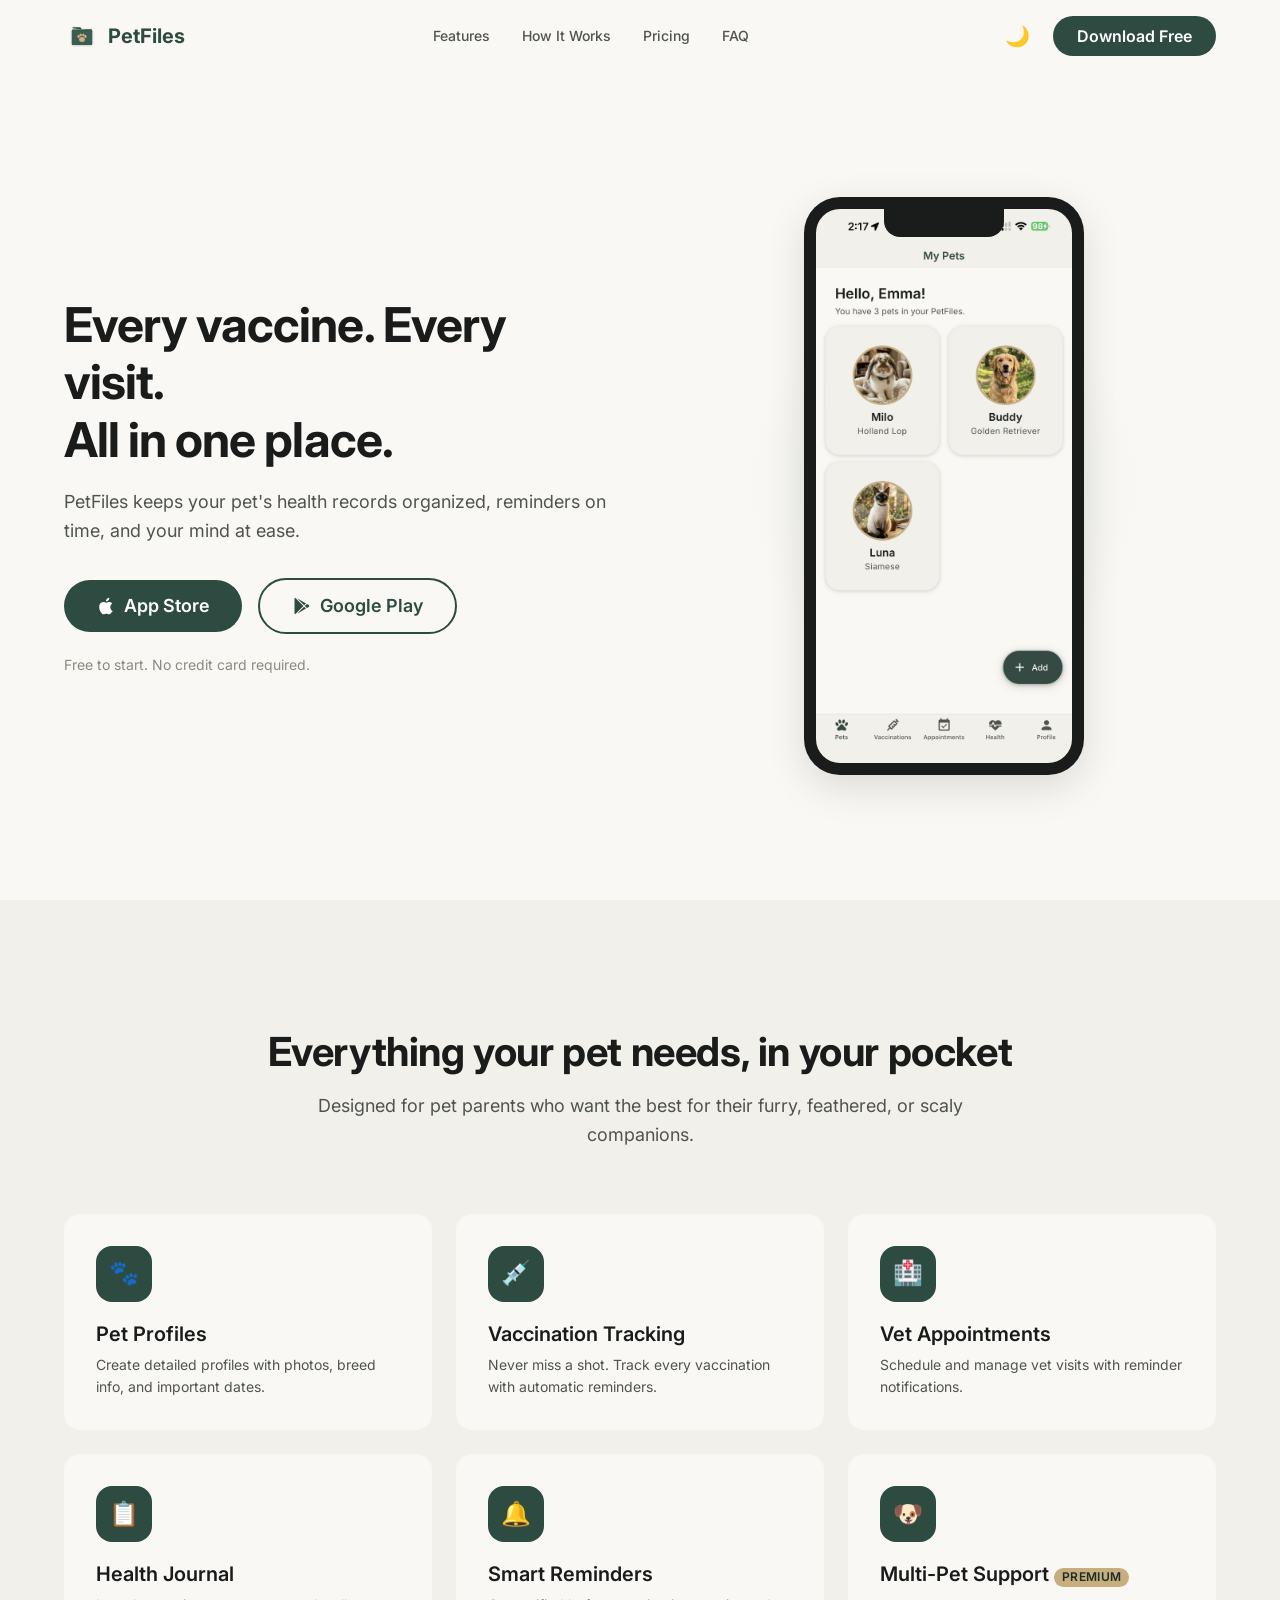
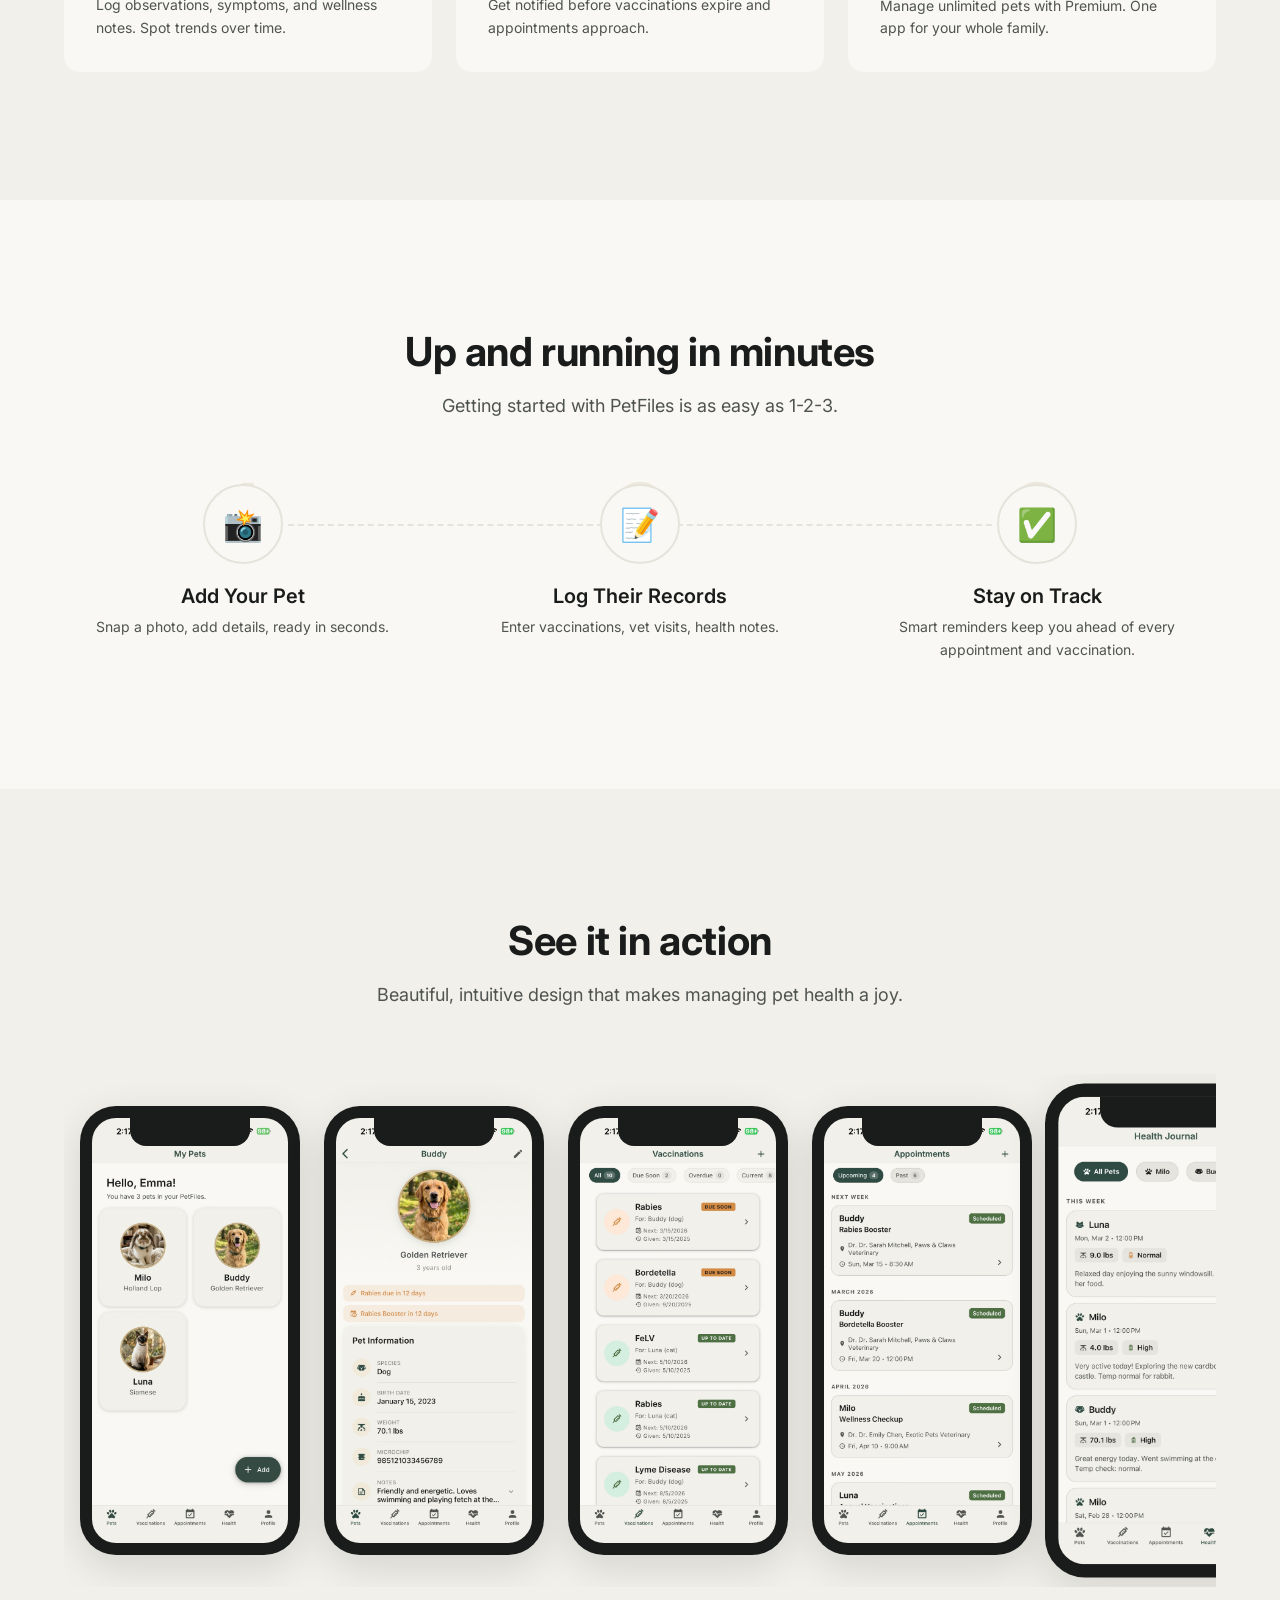
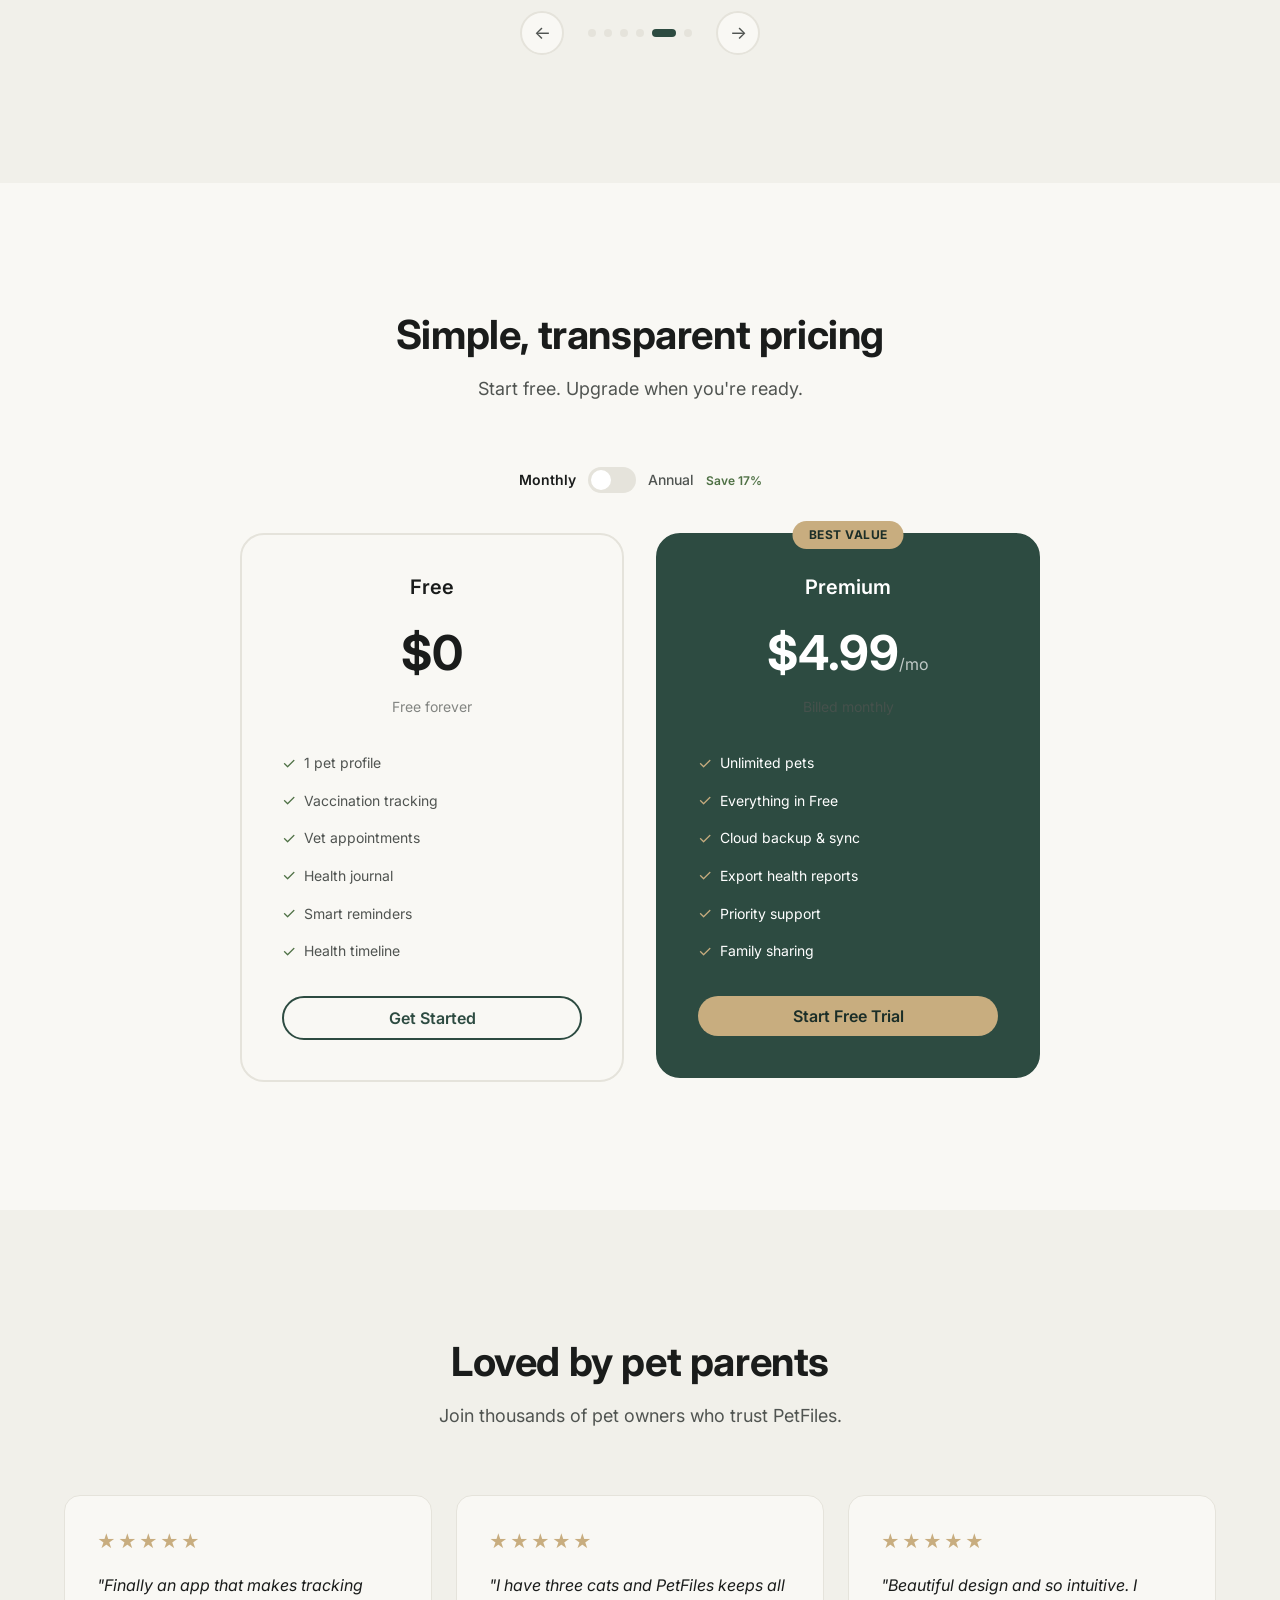
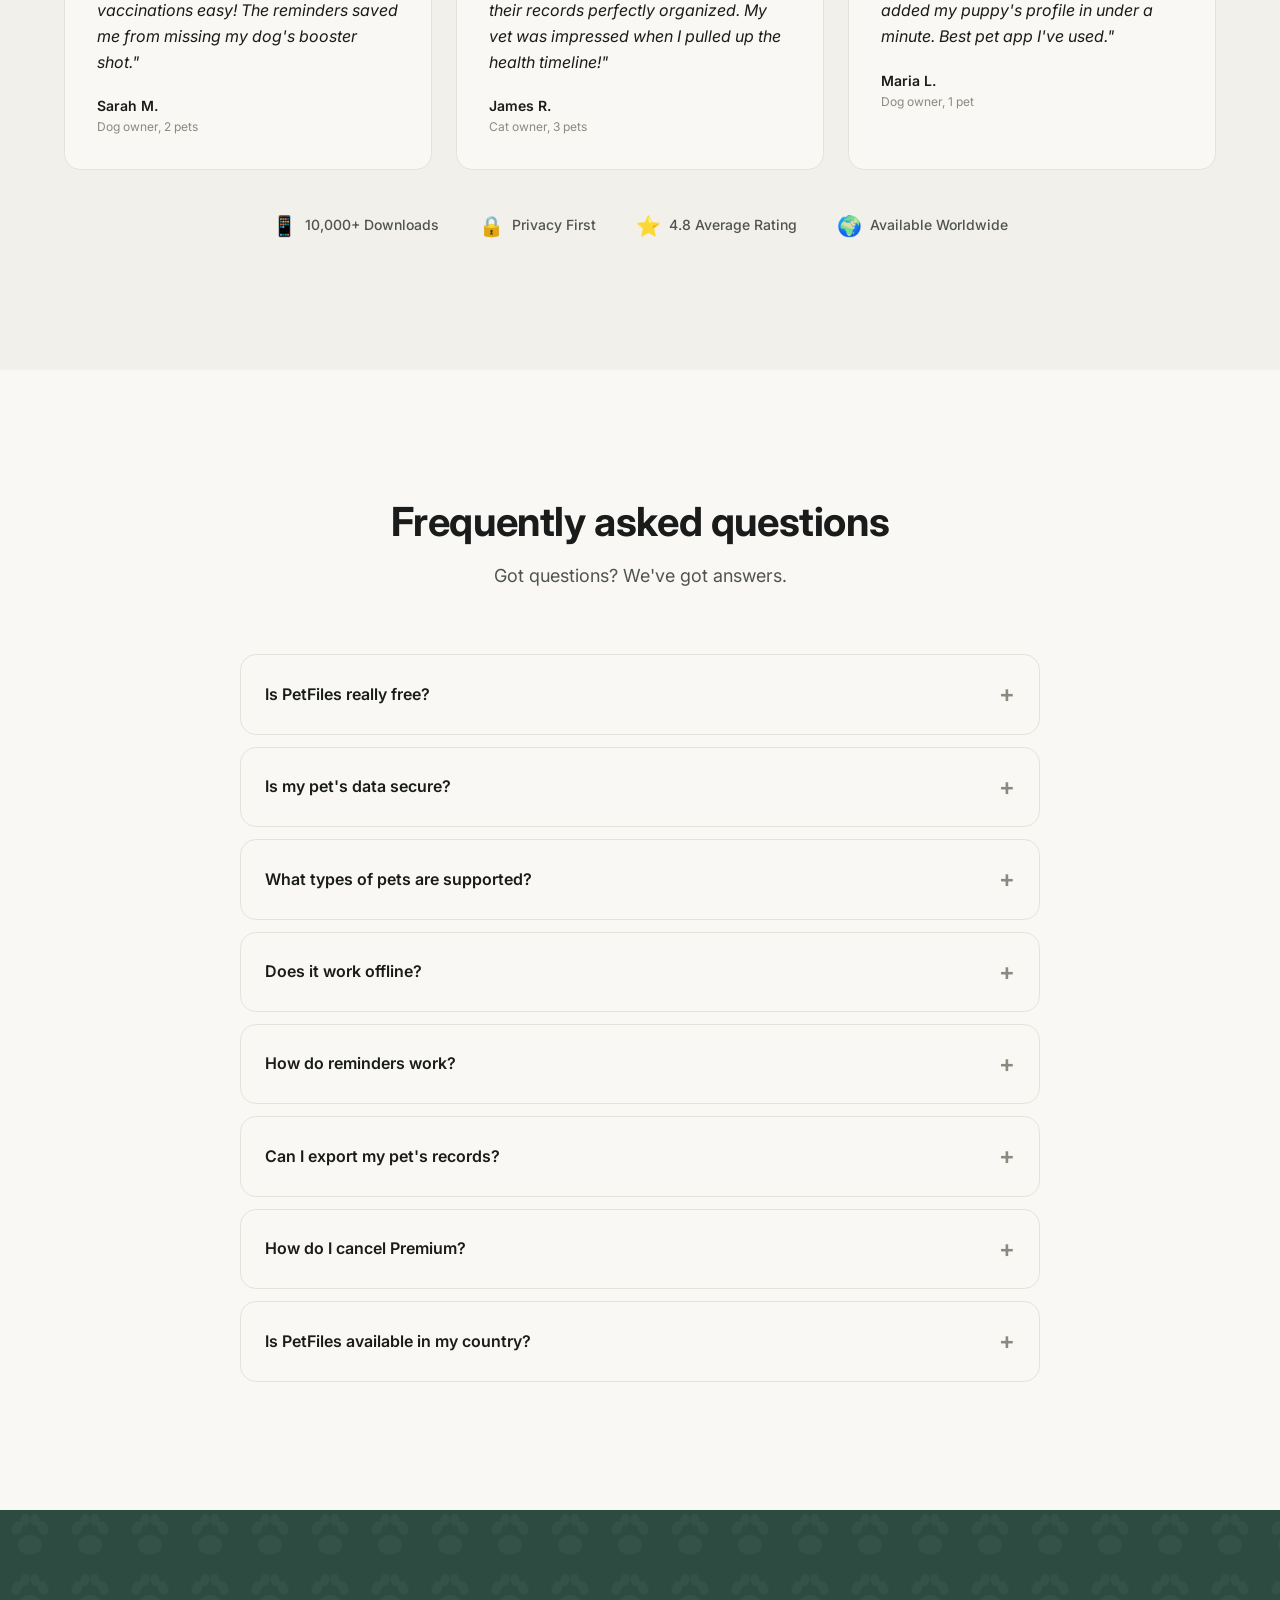
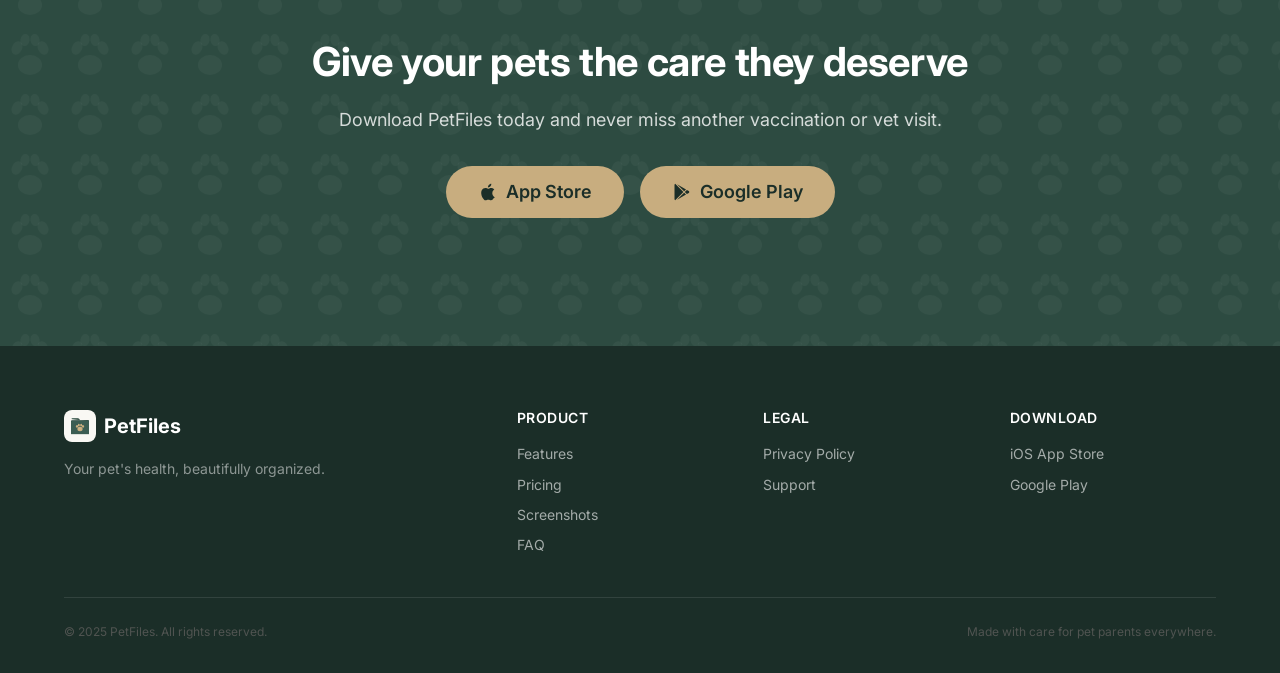
==== index.html @ 5b852ba1 "feat: implement full marketing website (landing, privacy, support) Complete vanilla HTML/CSS/JS mark" ====
<!DOCTYPE html>
<html lang="en">
<head>
  <meta charset="UTF-8">
  <meta name="viewport" content="width=device-width, initial-scale=1.0">
  <title>PetFiles — Pet Health Tracker &amp; Vaccination Reminders</title>
  <meta name="description" content="Track your pet's vaccinations, vet appointments, and health records in one beautiful app. Free for iOS and Android.">
  <meta name="keywords" content="pet health tracker, vaccination reminder app, pet medical records, dog vaccination tracker, cat health app">
  <link rel="canonical" href="https://petfiles.app/">

  <!-- Open Graph -->
  <meta property="og:type" content="website">
  <meta property="og:title" content="PetFiles — Pet Health Tracker & Vaccination Reminders">
  <meta property="og:description" content="Track your pet's vaccinations, vet appointments, and health records in one beautiful app. Free for iOS and Android.">
  <meta property="og:url" content="https://petfiles.app/">
  <meta property="og:image" content="https://petfiles.app/assets/images/og-image.png">

  <!-- Twitter Card -->
  <meta name="twitter:card" content="summary_large_image">
  <meta name="twitter:title" content="PetFiles — Pet Health Tracker & Vaccination Reminders">
  <meta name="twitter:description" content="Track your pet's vaccinations, vet appointments, and health records in one beautiful app.">
  <meta name="twitter:image" content="https://petfiles.app/assets/images/og-image.png">

  <!-- Favicon -->
  <link rel="icon" type="image/png" href="assets/icons/favicon.png">

  <!-- Fonts -->
  <link rel="preconnect" href="https://fonts.googleapis.com">
  <link rel="preconnect" href="https://fonts.gstatic.com" crossorigin>
  <link href="https://fonts.googleapis.com/css2?family=Inter:wght@400;500;600;700&display=swap" rel="stylesheet">

  <!-- Styles -->
  <link rel="stylesheet" href="css/variables.css">
  <link rel="stylesheet" href="css/base.css">
  <link rel="stylesheet" href="css/components.css">
  <link rel="stylesheet" href="css/sections.css">
  <link rel="stylesheet" href="css/animations.css">

  <!-- Structured Data: SoftwareApplication -->
  <script type="application/ld+json">
  {
    "@context": "https://schema.org",
    "@type": "SoftwareApplication",
    "name": "PetFiles",
    "operatingSystem": "iOS, Android",
    "applicationCategory": "HealthApplication",
    "description": "Track your pet's vaccinations, vet appointments, and health records in one beautiful app.",
    "offers": [
      {
        "@type": "Offer",
        "price": "0",
        "priceCurrency": "USD",
        "name": "Free"
      },
      {
        "@type": "Offer",
        "price": "4.99",
        "priceCurrency": "USD",
        "name": "Premium",
        "priceSpecification": {
          "@type": "UnitPriceSpecification",
          "billingDuration": "P1M"
        }
      }
    ]
  }
  </script>

  <!-- Structured Data: FAQPage -->
  <script type="application/ld+json">
  {
    "@context": "https://schema.org",
    "@type": "FAQPage",
    "mainEntity": [
      {
        "@type": "Question",
        "name": "Is PetFiles really free?",
        "acceptedAnswer": {
          "@type": "Answer",
          "text": "Yes! PetFiles is completely free for one pet. You can track vaccinations, vet appointments, and health records at no cost. Premium unlocks unlimited pets and additional features for $4.99/month."
        }
      },
      {
        "@type": "Question",
        "name": "Is my pet's data secure?",
        "acceptedAnswer": {
          "@type": "Answer",
          "text": "Absolutely. Your data is stored securely on your device and optionally synced via encrypted cloud backup. We never sell your data or share it with third parties."
        }
      },
      {
        "@type": "Question",
        "name": "What types of pets are supported?",
        "acceptedAnswer": {
          "@type": "Answer",
          "text": "PetFiles works for dogs, cats, rabbits, birds, reptiles, and any other pet. If it's your pet, you can track it."
        }
      },
      {
        "@type": "Question",
        "name": "Does it work offline?",
        "acceptedAnswer": {
          "@type": "Answer",
          "text": "Yes. PetFiles stores all data on your device, so you always have access to your pet's records even without an internet connection."
        }
      },
      {
        "@type": "Question",
        "name": "How do reminders work?",
        "acceptedAnswer": {
          "@type": "Answer",
          "text": "PetFiles sends push notifications before upcoming vaccinations and vet appointments. You can customize when and how often you'd like to be reminded."
        }
      },
      {
        "@type": "Question",
        "name": "Can I export my pet's records?",
        "acceptedAnswer": {
          "@type": "Answer",
          "text": "Yes! You can share your pet's health summary with your vet or family members directly from the app."
        }
      },
      {
        "@type": "Question",
        "name": "How do I cancel Premium?",
        "acceptedAnswer": {
          "@type": "Answer",
          "text": "You can cancel anytime through your App Store or Google Play subscription settings. You'll keep Premium access until the end of your current billing period."
        }
      },
      {
        "@type": "Question",
        "name": "Is PetFiles available in my country?",
        "acceptedAnswer": {
          "@type": "Answer",
          "text": "PetFiles is available worldwide on both iOS and Android. Download it from the App Store or Google Play."
        }
      }
    ]
  }
  </script>

  <!-- Structured Data: Organization -->
  <script type="application/ld+json">
  {
    "@context": "https://schema.org",
    "@type": "Organization",
    "name": "PetFiles",
    "url": "https://petfiles.app",
    "logo": "https://petfiles.app/assets/icons/logo.svg",
    "contactPoint": {
      "@type": "ContactPoint",
      "contactType": "customer support",
      "url": "https://petfiles.app/support.html"
    }
  }
  </script>
</head>
<body>

  <!-- ======== Navigation ======== -->
  <nav class="nav" role="navigation" aria-label="Main navigation">
    <div class="nav__inner">
      <a href="/" class="nav__brand" aria-label="PetFiles home">
        <img src="assets/icons/logo.svg" alt="" width="36" height="36">
        <span>PetFiles</span>
      </a>

      <div class="nav__links" role="list">
        <a href="#features" class="nav__link" role="listitem">Features</a>
        <a href="#how-it-works" class="nav__link" role="listitem">How It Works</a>
        <a href="#pricing" class="nav__link" role="listitem">Pricing</a>
        <a href="#faq" class="nav__link" role="listitem">FAQ</a>
      </div>

      <div class="nav__actions">
        <button class="theme-toggle" aria-label="Switch to dark mode">🌙</button>
        <a href="#download" class="btn btn--primary">Download Free</a>
        <button class="nav__hamburger" aria-label="Toggle menu" aria-expanded="false">
          <span></span>
          <span></span>
          <span></span>
        </button>
      </div>
    </div>

    <!-- Mobile Menu -->
    <div class="nav__mobile" role="list">
      <a href="#features" class="nav__link" role="listitem">Features</a>
      <a href="#how-it-works" class="nav__link" role="listitem">How It Works</a>
      <a href="#pricing" class="nav__link" role="listitem">Pricing</a>
      <a href="#faq" class="nav__link" role="listitem">FAQ</a>
      <a href="#download" class="btn btn--primary" style="text-align:center;">Download Free</a>
    </div>
  </nav>


  <!-- ======== Hero ======== -->
  <section class="hero" id="hero">
    <div class="container">
      <div class="hero__grid">
        <div class="hero__content">
          <h1 class="hero__headline">Every vaccine. Every visit.<br>All in one place.</h1>
          <p class="hero__subheadline">PetFiles keeps your pet's health records organized, reminders on time, and your mind at ease.</p>
          <div class="hero__ctas">
            <a href="https://apps.apple.com/app/petfiles" class="btn btn--primary btn--lg" aria-label="Download on the App Store">
              <svg width="20" height="20" viewBox="0 0 24 24" fill="currentColor" aria-hidden="true"><path d="M18.71 19.5C17.88 20.74 17 21.95 15.66 21.97C14.32 21.99 13.89 21.18 12.37 21.18C10.84 21.18 10.37 21.95 9.1 21.99C7.79 22.03 6.8 20.68 5.96 19.47C4.25 16.99 2.97 12.5 4.7 9.56C5.55 8.1 7.13 7.17 8.82 7.15C10.1 7.13 11.32 8.02 12.11 8.02C12.89 8.02 14.37 6.94 15.92 7.11C16.57 7.14 18.39 7.38 19.56 9.07C19.47 9.13 17.09 10.51 17.12 13.38C17.15 16.84 20.01 17.97 20.05 17.99C20.01 18.07 19.56 19.58 18.71 19.5ZM13 3.5C13.73 2.67 14.94 2.04 15.94 2C16.07 3.17 15.6 4.35 14.9 5.19C14.21 6.04 13.07 6.7 11.95 6.61C11.8 5.46 12.36 4.26 13 3.5Z"/></svg>
              App Store
            </a>
            <a href="https://play.google.com/store/apps/details?id=com.petfiles" class="btn btn--outline btn--lg" aria-label="Get it on Google Play">
              <svg width="20" height="20" viewBox="0 0 24 24" fill="currentColor" aria-hidden="true"><path d="M3 20.5V3.5C3 2.91 3.34 2.39 3.84 2.15L13.69 12L3.84 21.85C3.34 21.6 3 21.09 3 20.5ZM16.81 15.12L6.05 21.34L14.54 12.85L16.81 15.12ZM20.16 10.81C20.5 11.08 20.75 11.5 20.75 12C20.75 12.5 20.5 12.92 20.16 13.19L17.89 14.5L15.39 12L17.89 9.5L20.16 10.81ZM6.05 2.66L16.81 8.88L14.54 11.15L6.05 2.66Z"/></svg>
              Google Play
            </a>
          </div>
          <p class="hero__trust">Free to start. No credit card required.</p>
        </div>

        <div class="hero__device-wrapper">
          <div class="hero__device-glow"></div>
          <div class="device-frame float-animation hero__device">
            <div class="device-frame__notch"></div>
            <div class="device-frame__screen screenshot-swap" data-light="assets/images/petfiles_light_1.jpeg" data-dark="assets/images/petfiles_dark_1.jpeg">
              <img src="assets/images/petfiles_light_1.jpeg"
                   alt="PetFiles app showing pet health dashboard"
                   width="256" height="555">
            </div>
          </div>
        </div>
      </div>
    </div>
  </section>


  <!-- ======== Features ======== -->
  <section class="section section--alt" id="features">
    <div class="container">
      <div class="section__header reveal">
        <h2>Everything your pet needs, in your pocket</h2>
        <p>Designed for pet parents who want the best for their furry, feathered, or scaly companions.</p>
      </div>

      <div class="features__grid">
        <div class="card reveal reveal--delay-1">
          <div class="card__icon" aria-hidden="true">🐾</div>
          <h3 class="card__title">Pet Profiles</h3>
          <p class="card__text">Create detailed profiles with photos, breed info, and important dates.</p>
        </div>

        <div class="card reveal reveal--delay-2">
          <div class="card__icon" aria-hidden="true">💉</div>
          <h3 class="card__title">Vaccination Tracking</h3>
          <p class="card__text">Never miss a shot. Track every vaccination with automatic reminders.</p>
        </div>

        <div class="card reveal reveal--delay-3">
          <div class="card__icon" aria-hidden="true">🏥</div>
          <h3 class="card__title">Vet Appointments</h3>
          <p class="card__text">Schedule and manage vet visits with reminder notifications.</p>
        </div>

        <div class="card reveal reveal--delay-4">
          <div class="card__icon" aria-hidden="true">📋</div>
          <h3 class="card__title">Health Journal</h3>
          <p class="card__text">Log observations, symptoms, and wellness notes. Spot trends over time.</p>
        </div>

        <div class="card reveal reveal--delay-5">
          <div class="card__icon" aria-hidden="true">🔔</div>
          <h3 class="card__title">Smart Reminders</h3>
          <p class="card__text">Get notified before vaccinations expire and appointments approach.</p>
        </div>

        <div class="card reveal reveal--delay-6">
          <div class="card__icon" aria-hidden="true">🐶</div>
          <h3 class="card__title">Multi-Pet Support <span class="badge">Premium</span></h3>
          <p class="card__text">Manage unlimited pets with Premium. One app for your whole family.</p>
        </div>
      </div>
    </div>
  </section>


  <!-- ======== How It Works ======== -->
  <section class="section" id="how-it-works">
    <div class="container">
      <div class="section__header reveal">
        <h2>Up and running in minutes</h2>
        <p>Getting started with PetFiles is as easy as 1-2-3.</p>
      </div>

      <div class="steps">
        <div class="step reveal reveal--delay-1">
          <div class="step__number" aria-hidden="true">1</div>
          <div class="step__icon" aria-hidden="true">📸</div>
          <h3 class="step__title">Add Your Pet</h3>
          <p class="step__text">Snap a photo, add details, ready in seconds.</p>
        </div>

        <div class="step reveal reveal--delay-2">
          <div class="step__number" aria-hidden="true">2</div>
          <div class="step__icon" aria-hidden="true">📝</div>
          <h3 class="step__title">Log Their Records</h3>
          <p class="step__text">Enter vaccinations, vet visits, health notes.</p>
        </div>

        <div class="step reveal reveal--delay-3">
          <div class="step__number" aria-hidden="true">3</div>
          <div class="step__icon" aria-hidden="true">✅</div>
          <h3 class="step__title">Stay on Track</h3>
          <p class="step__text">Smart reminders keep you ahead of every appointment and vaccination.</p>
        </div>
      </div>
    </div>
  </section>


  <!-- ======== Screenshots Carousel ======== -->
  <section class="section section--alt" id="screenshots">
    <div class="container">
      <div class="section__header reveal">
        <h2>See it in action</h2>
        <p>Beautiful, intuitive design that makes managing pet health a joy.</p>
      </div>

      <div class="carousel reveal">
        <div class="carousel__track">
          <div class="carousel__slide" data-index="0">
            <div class="device-frame">
              <div class="device-frame__notch"></div>
              <div class="device-frame__screen screenshot-swap" data-light="assets/images/petfiles_light_1.jpeg" data-dark="assets/images/petfiles_dark_1.jpeg">
                <img src="assets/images/petfiles_light_1.jpeg" alt="PetFiles home screen" width="256" height="555" loading="lazy">
              </div>
            </div>
          </div>

          <div class="carousel__slide" data-index="1">
            <div class="device-frame">
              <div class="device-frame__notch"></div>
              <div class="device-frame__screen screenshot-swap" data-light="assets/images/petfiles_light_2.jpeg" data-dark="assets/images/petfiles_dark_2.jpeg">
                <img src="assets/images/petfiles_light_2.jpeg" alt="Pet profile screen" width="256" height="555" loading="lazy">
              </div>
            </div>
          </div>

          <div class="carousel__slide" data-index="2">
            <div class="device-frame">
              <div class="device-frame__notch"></div>
              <div class="device-frame__screen screenshot-swap" data-light="assets/images/petfiles_light_3.jpeg" data-dark="assets/images/petfiles_dark_3.jpeg">
                <img src="assets/images/petfiles_light_3.jpeg" alt="Vaccination tracking screen" width="256" height="555" loading="lazy">
              </div>
            </div>
          </div>

          <div class="carousel__slide" data-index="3">
            <div class="device-frame">
              <div class="device-frame__notch"></div>
              <div class="device-frame__screen screenshot-swap" data-light="assets/images/petfiles_light_4.jpeg" data-dark="assets/images/petfiles_dark_4.jpeg">
                <img src="assets/images/petfiles_light_4.jpeg" alt="Health journal screen" width="256" height="555" loading="lazy">
              </div>
            </div>
          </div>

          <div class="carousel__slide" data-index="4">
            <div class="device-frame">
              <div class="device-frame__notch"></div>
              <div class="device-frame__screen screenshot-swap" data-light="assets/images/petfiles_light_5.jpeg" data-dark="assets/images/petfiles_dark_5.jpeg">
                <img src="assets/images/petfiles_light_5.jpeg" alt="Reminders screen" width="256" height="555" loading="lazy">
              </div>
            </div>
          </div>

          <div class="carousel__slide" data-index="5">
            <div class="device-frame">
              <div class="device-frame__notch"></div>
              <div class="device-frame__screen screenshot-swap" data-light="assets/images/petfiles_light_6.jpeg" data-dark="assets/images/petfiles_dark_6.jpeg">
                <img src="assets/images/petfiles_light_6.jpeg" alt="Settings screen" width="256" height="555" loading="lazy">
              </div>
            </div>
          </div>
        </div>

        <div class="carousel__controls">
          <button class="carousel__btn carousel__btn--prev" aria-label="Previous screenshot">←</button>
          <div class="carousel__dots">
            <button class="carousel__dot active" aria-label="Go to screenshot 1"></button>
            <button class="carousel__dot" aria-label="Go to screenshot 2"></button>
            <button class="carousel__dot" aria-label="Go to screenshot 3"></button>
            <button class="carousel__dot" aria-label="Go to screenshot 4"></button>
            <button class="carousel__dot" aria-label="Go to screenshot 5"></button>
            <button class="carousel__dot" aria-label="Go to screenshot 6"></button>
          </div>
          <button class="carousel__btn carousel__btn--next" aria-label="Next screenshot">→</button>
        </div>
      </div>
    </div>
  </section>


  <!-- ======== Pricing ======== -->
  <section class="section" id="pricing">
    <div class="container">
      <div class="section__header reveal">
        <h2>Simple, transparent pricing</h2>
        <p>Start free. Upgrade when you're ready.</p>
      </div>

      <div class="pricing-toggle reveal">
        <span class="pricing-toggle__label pricing-toggle__label--monthly active">Monthly</span>
        <button class="pricing-toggle__switch" aria-label="Toggle annual pricing" role="switch" aria-checked="false"></button>
        <span class="pricing-toggle__label pricing-toggle__label--annual">Annual</span>
        <span class="pricing-toggle__save">Save 17%</span>
      </div>

      <div class="pricing__grid">
        <div class="pricing-card reveal reveal--delay-1">
          <h3 class="pricing-card__name">Free</h3>
          <div class="pricing-card__price price--monthly">$0</div>
          <div class="pricing-card__price price--annual" style="display:none">$0</div>
          <p class="pricing-card__period">Free forever</p>
          <ul class="pricing-card__features">
            <li class="pricing-card__feature"><span class="pricing-card__feature-icon">✓</span> 1 pet profile</li>
            <li class="pricing-card__feature"><span class="pricing-card__feature-icon">✓</span> Vaccination tracking</li>
            <li class="pricing-card__feature"><span class="pricing-card__feature-icon">✓</span> Vet appointments</li>
            <li class="pricing-card__feature"><span class="pricing-card__feature-icon">✓</span> Health journal</li>
            <li class="pricing-card__feature"><span class="pricing-card__feature-icon">✓</span> Smart reminders</li>
            <li class="pricing-card__feature"><span class="pricing-card__feature-icon">✓</span> Health timeline</li>
          </ul>
          <a href="#download" class="btn btn--outline" style="width:100%">Get Started</a>
        </div>

        <div class="pricing-card pricing-card--featured reveal reveal--delay-2">
          <div class="pricing-card__badge">Best Value</div>
          <h3 class="pricing-card__name">Premium</h3>
          <div class="pricing-card__price price--monthly">$4.99<span>/mo</span></div>
          <div class="pricing-card__price price--annual" style="display:none">$49.99<span>/yr</span></div>
          <p class="pricing-card__period price--monthly">Billed monthly</p>
          <p class="pricing-card__period price--annual" style="display:none">Billed annually</p>
          <ul class="pricing-card__features">
            <li class="pricing-card__feature"><span class="pricing-card__feature-icon">✓</span> Unlimited pets</li>
            <li class="pricing-card__feature"><span class="pricing-card__feature-icon">✓</span> Everything in Free</li>
            <li class="pricing-card__feature"><span class="pricing-card__feature-icon">✓</span> Cloud backup &amp; sync</li>
            <li class="pricing-card__feature"><span class="pricing-card__feature-icon">✓</span> Export health reports</li>
            <li class="pricing-card__feature"><span class="pricing-card__feature-icon">✓</span> Priority support</li>
            <li class="pricing-card__feature"><span class="pricing-card__feature-icon">✓</span> Family sharing</li>
          </ul>
          <a href="#download" class="btn btn--secondary" style="width:100%">Start Free Trial</a>
        </div>
      </div>
    </div>
  </section>


  <!-- ======== Testimonials ======== -->
  <section class="section section--alt" id="testimonials">
    <div class="container">
      <div class="section__header reveal">
        <h2>Loved by pet parents</h2>
        <p>Join thousands of pet owners who trust PetFiles.</p>
      </div>

      <div class="testimonials__grid">
        <div class="testimonial-card reveal reveal--delay-1">
          <div class="testimonial-card__stars" aria-label="5 stars">★★★★★</div>
          <p class="testimonial-card__quote">"Finally an app that makes tracking vaccinations easy! The reminders saved me from missing my dog's booster shot."</p>
          <p class="testimonial-card__author">Sarah M.</p>
          <p class="testimonial-card__role">Dog owner, 2 pets</p>
        </div>

        <div class="testimonial-card reveal reveal--delay-2">
          <div class="testimonial-card__stars" aria-label="5 stars">★★★★★</div>
          <p class="testimonial-card__quote">"I have three cats and PetFiles keeps all their records perfectly organized. My vet was impressed when I pulled up the health timeline!"</p>
          <p class="testimonial-card__author">James R.</p>
          <p class="testimonial-card__role">Cat owner, 3 pets</p>
        </div>

        <div class="testimonial-card reveal reveal--delay-3">
          <div class="testimonial-card__stars" aria-label="5 stars">★★★★★</div>
          <p class="testimonial-card__quote">"Beautiful design and so intuitive. I added my puppy's profile in under a minute. Best pet app I've used."</p>
          <p class="testimonial-card__author">Maria L.</p>
          <p class="testimonial-card__role">Dog owner, 1 pet</p>
        </div>
      </div>

      <div class="trust-row reveal">
        <div class="trust-item">
          <span class="trust-item__icon" aria-hidden="true">📱</span>
          <span>10,000+ Downloads</span>
        </div>
        <div class="trust-item">
          <span class="trust-item__icon" aria-hidden="true">🔒</span>
          <span>Privacy First</span>
        </div>
        <div class="trust-item">
          <span class="trust-item__icon" aria-hidden="true">⭐</span>
          <span>4.8 Average Rating</span>
        </div>
        <div class="trust-item">
          <span class="trust-item__icon" aria-hidden="true">🌍</span>
          <span>Available Worldwide</span>
        </div>
      </div>
    </div>
  </section>


  <!-- ======== FAQ ======== -->
  <section class="section" id="faq">
    <div class="container">
      <div class="section__header reveal">
        <h2>Frequently asked questions</h2>
        <p>Got questions? We've got answers.</p>
      </div>

      <div class="faq__grid">
        <div class="accordion reveal">
          <details class="accordion__item">
            <summary class="accordion__trigger">Is PetFiles really free?</summary>
            <div class="accordion__content">
              <p>Yes! PetFiles is completely free for one pet. You can track vaccinations, vet appointments, and health records at no cost. Premium unlocks unlimited pets and additional features for $4.99/month.</p>
            </div>
          </details>

          <details class="accordion__item">
            <summary class="accordion__trigger">Is my pet's data secure?</summary>
            <div class="accordion__content">
              <p>Absolutely. Your data is stored securely on your device and optionally synced via encrypted cloud backup. We never sell your data or share it with third parties.</p>
            </div>
          </details>

          <details class="accordion__item">
            <summary class="accordion__trigger">What types of pets are supported?</summary>
            <div class="accordion__content">
              <p>PetFiles works for dogs, cats, rabbits, birds, reptiles, and any other pet. If it's your pet, you can track it.</p>
            </div>
          </details>

          <details class="accordion__item">
            <summary class="accordion__trigger">Does it work offline?</summary>
            <div class="accordion__content">
              <p>Yes. PetFiles stores all data on your device, so you always have access to your pet's records even without an internet connection.</p>
            </div>
          </details>

          <details class="accordion__item">
            <summary class="accordion__trigger">How do reminders work?</summary>
            <div class="accordion__content">
              <p>PetFiles sends push notifications before upcoming vaccinations and vet appointments. You can customize when and how often you'd like to be reminded.</p>
            </div>
          </details>

          <details class="accordion__item">
            <summary class="accordion__trigger">Can I export my pet's records?</summary>
            <div class="accordion__content">
              <p>Yes! You can share your pet's health summary with your vet or family members directly from the app.</p>
            </div>
          </details>

          <details class="accordion__item">
            <summary class="accordion__trigger">How do I cancel Premium?</summary>
            <div class="accordion__content">
              <p>You can cancel anytime through your App Store or Google Play subscription settings. You'll keep Premium access until the end of your current billing period.</p>
            </div>
          </details>

          <details class="accordion__item">
            <summary class="accordion__trigger">Is PetFiles available in my country?</summary>
            <div class="accordion__content">
              <p>PetFiles is available worldwide on both iOS and Android. Download it from the App Store or Google Play.</p>
            </div>
          </details>
        </div>
      </div>
    </div>
  </section>


  <!-- ======== Download CTA ======== -->
  <section class="download-cta" id="download">
    <div class="container reveal">
      <h2>Give your pets the care they deserve</h2>
      <p>Download PetFiles today and never miss another vaccination or vet visit.</p>
      <div class="download-cta__buttons">
        <a href="https://apps.apple.com/app/petfiles" class="btn btn--secondary btn--lg" aria-label="Download on the App Store">
          <svg width="20" height="20" viewBox="0 0 24 24" fill="currentColor" aria-hidden="true"><path d="M18.71 19.5C17.88 20.74 17 21.95 15.66 21.97C14.32 21.99 13.89 21.18 12.37 21.18C10.84 21.18 10.37 21.95 9.1 21.99C7.79 22.03 6.8 20.68 5.96 19.47C4.25 16.99 2.97 12.5 4.7 9.56C5.55 8.1 7.13 7.17 8.82 7.15C10.1 7.13 11.32 8.02 12.11 8.02C12.89 8.02 14.37 6.94 15.92 7.11C16.57 7.14 18.39 7.38 19.56 9.07C19.47 9.13 17.09 10.51 17.12 13.38C17.15 16.84 20.01 17.97 20.05 17.99C20.01 18.07 19.56 19.58 18.71 19.5ZM13 3.5C13.73 2.67 14.94 2.04 15.94 2C16.07 3.17 15.6 4.35 14.9 5.19C14.21 6.04 13.07 6.7 11.95 6.61C11.8 5.46 12.36 4.26 13 3.5Z"/></svg>
          App Store
        </a>
        <a href="https://play.google.com/store/apps/details?id=com.petfiles" class="btn btn--secondary btn--lg" aria-label="Get it on Google Play">
          <svg width="20" height="20" viewBox="0 0 24 24" fill="currentColor" aria-hidden="true"><path d="M3 20.5V3.5C3 2.91 3.34 2.39 3.84 2.15L13.69 12L3.84 21.85C3.34 21.6 3 21.09 3 20.5ZM16.81 15.12L6.05 21.34L14.54 12.85L16.81 15.12ZM20.16 10.81C20.5 11.08 20.75 11.5 20.75 12C20.75 12.5 20.5 12.92 20.16 13.19L17.89 14.5L15.39 12L17.89 9.5L20.16 10.81ZM6.05 2.66L16.81 8.88L14.54 11.15L6.05 2.66Z"/></svg>
          Google Play
        </a>
      </div>
    </div>
  </section>


  <!-- ======== Footer ======== -->
  <footer class="footer" role="contentinfo">
    <div class="container">
      <div class="footer__grid">
        <div class="footer__brand-col">
          <div class="footer__brand">
            <img src="assets/icons/logo.svg" alt="" width="32" height="32">
            <span>PetFiles</span>
          </div>
          <p class="footer__tagline">Your pet's health, beautifully organized.</p>
        </div>

        <div>
          <h4>Product</h4>
          <div class="footer__links">
            <a href="#features" class="footer__link">Features</a>
            <a href="#pricing" class="footer__link">Pricing</a>
            <a href="#screenshots" class="footer__link">Screenshots</a>
            <a href="#faq" class="footer__link">FAQ</a>
          </div>
        </div>

        <div>
          <h4>Legal</h4>
          <div class="footer__links">
            <a href="privacy.html" class="footer__link">Privacy Policy</a>
            <a href="support.html" class="footer__link">Support</a>
          </div>
        </div>

        <div>
          <h4>Download</h4>
          <div class="footer__links">
            <a href="https://apps.apple.com/app/petfiles" class="footer__link">iOS App Store</a>
            <a href="https://play.google.com/store/apps/details?id=com.petfiles" class="footer__link">Google Play</a>
          </div>
        </div>
      </div>

      <div class="footer__bottom">
        <p>&copy; 2025 PetFiles. All rights reserved.</p>
        <p>Made with care for pet parents everywhere.</p>
      </div>
    </div>
  </footer>

  <!-- Scripts -->
  <script src="js/main.js"></script>
  <script src="js/components.js"></script>
</body>
</html>
---- css/variables.css ----
/* ==========================================================================
   PetFiles — Midnight Forest Design Tokens
   ========================================================================== */

:root {
  /* Primary */
  --color-primary: #2D4B41;
  --color-primary-variant: #1B2E28;
  --color-primary-light: #3A5D52;

  /* Secondary (Gold) */
  --color-secondary: #C8AD7F;
  --color-secondary-light: #D4BC8F;

  /* Backgrounds */
  --color-bg: #F9F8F4;
  --color-surface: #F1F0EA;
  --color-surface-border: #E5E3DB;

  /* Text */
  --color-text-primary: #1A1C1B;
  --color-text-secondary: #505451;
  --color-text-muted: #8B8A80;

  /* Status */
  --color-success: #4E7044;
  --color-warning: #D48C45;
  --color-error: #B04747;

  /* Typography */
  --font-family: 'Inter', -apple-system, BlinkMacSystemFont, 'Segoe UI', sans-serif;
  --font-weight-regular: 400;
  --font-weight-medium: 500;
  --font-weight-semibold: 600;
  --font-weight-bold: 700;

  --font-size-xs: 0.75rem;    /* 12px */
  --font-size-sm: 0.875rem;   /* 14px */
  --font-size-base: 1rem;     /* 16px */
  --font-size-md: 1.125rem;   /* 18px */
  --font-size-lg: 1.25rem;    /* 20px */
  --font-size-xl: 1.5rem;     /* 24px */
  --font-size-2xl: 2rem;      /* 32px */
  --font-size-3xl: 2.5rem;    /* 40px */
  --font-size-4xl: 3rem;      /* 48px */
  --font-size-5xl: 3.5rem;    /* 56px */

  --line-height-tight: 1.2;
  --line-height-normal: 1.5;
  --line-height-relaxed: 1.6;

  /* Spacing (4px grid) */
  --space-xs: 4px;
  --space-sm: 8px;
  --space-md: 12px;
  --space-lg: 16px;
  --space-xl: 20px;
  --space-2xl: 24px;
  --space-3xl: 32px;
  --space-4xl: 40px;
  --space-5xl: 48px;
  --space-6xl: 64px;
  --space-7xl: 80px;
  --space-8xl: 96px;
  --space-9xl: 128px;

  /* Border Radius */
  --radius-sm: 8px;
  --radius-md: 12px;
  --radius-default: 16px;
  --radius-lg: 20px;
  --radius-xl: 24px;
  --radius-pill: 28px;
  --radius-full: 50%;

  /* Shadows */
  --shadow-sm: 0 1px 3px rgba(0, 0, 0, 0.06);
  --shadow-md: 0 4px 12px rgba(0, 0, 0, 0.08);
  --shadow-lg: 0 8px 24px rgba(0, 0, 0, 0.1);
  --shadow-xl: 0 12px 40px rgba(0, 0, 0, 0.12);
  --shadow-card-hover: 0 12px 32px rgba(45, 75, 65, 0.12);

  /* Transitions */
  --transition-fast: 150ms ease;
  --transition-base: 250ms ease;
  --transition-slow: 400ms ease;
  --transition-spring: 500ms cubic-bezier(0.34, 1.56, 0.64, 1);

  /* Layout */
  --container-max: 1200px;
  --container-narrow: 800px;
  --nav-height: 72px;
}

/* Dark mode tokens */
[data-theme="dark"] {
  --color-primary: #5B8A72;
  --color-primary-variant: #1B2E28;
  --color-primary-light: #4A7362;

  --color-secondary: #E8DCC0;
  --color-secondary-light: #F0E8D4;

  --color-bg: #0F1210;
  --color-surface: #1A1F1C;
  --color-surface-border: #2A302C;

  --color-text-primary: #E1E3E0;
  --color-text-secondary: #9FA3A0;
  --color-text-muted: #6B6F6C;

  --color-success: #6BAF5E;
  --color-warning: #E8A45E;
  --color-error: #D46A6A;

  --shadow-sm: 0 1px 3px rgba(0, 0, 0, 0.2);
  --shadow-md: 0 4px 12px rgba(0, 0, 0, 0.3);
  --shadow-lg: 0 8px 24px rgba(0, 0, 0, 0.35);
  --shadow-xl: 0 12px 40px rgba(0, 0, 0, 0.4);
  --shadow-card-hover: 0 12px 32px rgba(91, 138, 114, 0.15);
}

@media (prefers-color-scheme: dark) {
  :root:not([data-theme="light"]) {
    --color-primary: #5B8A72;
    --color-primary-variant: #1B2E28;
    --color-primary-light: #4A7362;

    --color-secondary: #E8DCC0;
    --color-secondary-light: #F0E8D4;

    --color-bg: #0F1210;
    --color-surface: #1A1F1C;
    --color-surface-border: #2A302C;

    --color-text-primary: #E1E3E0;
    --color-text-secondary: #9FA3A0;
    --color-text-muted: #6B6F6C;

    --color-success: #6BAF5E;
    --color-warning: #E8A45E;
    --color-error: #D46A6A;

    --shadow-sm: 0 1px 3px rgba(0, 0, 0, 0.2);
    --shadow-md: 0 4px 12px rgba(0, 0, 0, 0.3);
    --shadow-lg: 0 8px 24px rgba(0, 0, 0, 0.35);
    --shadow-xl: 0 12px 40px rgba(0, 0, 0, 0.4);
    --shadow-card-hover: 0 12px 32px rgba(91, 138, 114, 0.15);
  }
}
---- css/base.css ----
/* ==========================================================================
   PetFiles — Base Styles (Reset + Typography + Container)
   ========================================================================== */

/* Reset */
*,
*::before,
*::after {
  margin: 0;
  padding: 0;
  box-sizing: border-box;
}

html {
  scroll-behavior: smooth;
  -webkit-text-size-adjust: 100%;
}

body {
  font-family: var(--font-family);
  font-size: var(--font-size-base);
  font-weight: var(--font-weight-regular);
  line-height: var(--line-height-relaxed);
  color: var(--color-text-primary);
  background-color: var(--color-bg);
  -webkit-font-smoothing: antialiased;
  -moz-osx-font-smoothing: grayscale;
  overflow-x: hidden;
}

img,
picture,
svg {
  display: block;
  max-width: 100%;
  height: auto;
}

a {
  color: var(--color-primary);
  text-decoration: none;
  transition: color var(--transition-fast);
}

a:hover {
  color: var(--color-primary-light);
}

ul, ol {
  list-style: none;
}

button {
  font-family: inherit;
  cursor: pointer;
  border: none;
  background: none;
}

input, textarea, select {
  font-family: inherit;
  font-size: inherit;
}

/* Typography */
h1, h2, h3, h4, h5, h6 {
  font-weight: var(--font-weight-bold);
  line-height: var(--line-height-tight);
  color: var(--color-text-primary);
}

h1 {
  font-size: var(--font-size-4xl);
  letter-spacing: -0.02em;
}

h2 {
  font-size: var(--font-size-3xl);
  letter-spacing: -0.01em;
}

h3 {
  font-size: var(--font-size-xl);
}

h4 {
  font-size: var(--font-size-lg);
  font-weight: var(--font-weight-semibold);
}

p {
  color: var(--color-text-secondary);
  max-width: 65ch;
}

/* Container */
.container {
  width: 100%;
  max-width: var(--container-max);
  margin: 0 auto;
  padding: 0 var(--space-2xl);
}

.container--narrow {
  max-width: var(--container-narrow);
}

/* Section spacing */
.section {
  padding: var(--space-9xl) 0;
}

.section--alt {
  background-color: var(--color-surface);
}

.section__header {
  text-align: center;
  margin-bottom: var(--space-6xl);
}

.section__header p {
  margin: var(--space-lg) auto 0;
  font-size: var(--font-size-md);
}

/* Utility */
.sr-only {
  position: absolute;
  width: 1px;
  height: 1px;
  padding: 0;
  margin: -1px;
  overflow: hidden;
  clip: rect(0, 0, 0, 0);
  white-space: nowrap;
  border: 0;
}

.text-center { text-align: center; }
.text-secondary { color: var(--color-text-secondary); }
.text-muted { color: var(--color-text-muted); }

/* Responsive */
@media (max-width: 768px) {
  h1 { font-size: var(--font-size-3xl); }
  h2 { font-size: var(--font-size-2xl); }
  h3 { font-size: var(--font-size-lg); }

  .section {
    padding: var(--space-7xl) 0;
  }

  .container {
    padding: 0 var(--space-lg);
  }
}

@media (max-width: 480px) {
  h1 { font-size: var(--font-size-2xl); }
  h2 { font-size: var(--font-size-xl); }

  .section {
    padding: var(--space-6xl) 0;
  }
}

@media (prefers-reduced-motion: reduce) {
  html {
    scroll-behavior: auto;
  }
}
---- css/components.css ----
/* ==========================================================================
   PetFiles — Components (Buttons, Cards, Nav, Accordion, Badges)
   ========================================================================== */

/* ---- Buttons ---- */
.btn {
  display: inline-flex;
  align-items: center;
  justify-content: center;
  gap: var(--space-sm);
  padding: var(--space-md) var(--space-2xl);
  font-size: var(--font-size-base);
  font-weight: var(--font-weight-semibold);
  line-height: 1;
  border-radius: var(--radius-pill);
  transition: all var(--transition-base);
  text-decoration: none;
  white-space: nowrap;
}

.btn--primary {
  background-color: var(--color-primary);
  color: #fff;
}

.btn--primary:hover {
  background-color: var(--color-primary-light);
  color: #fff;
  transform: translateY(-1px);
  box-shadow: var(--shadow-md);
}

.btn--secondary {
  background-color: var(--color-secondary);
  color: var(--color-primary-variant);
}

.btn--secondary:hover {
  background-color: var(--color-secondary-light);
  color: var(--color-primary-variant);
  transform: translateY(-1px);
  box-shadow: var(--shadow-md);
}

.btn--outline {
  background: transparent;
  color: var(--color-primary);
  border: 2px solid var(--color-primary);
}

.btn--outline:hover {
  background-color: var(--color-primary);
  color: #fff;
}

.btn--lg {
  padding: var(--space-lg) var(--space-3xl);
  font-size: var(--font-size-md);
}

/* Store badges */
.store-badge {
  display: inline-block;
  height: 48px;
  transition: transform var(--transition-base), opacity var(--transition-base);
}

.store-badge:hover {
  transform: translateY(-2px);
  opacity: 0.9;
}

.store-badge img {
  height: 100%;
  width: auto;
}

/* ---- Navigation ---- */
.nav {
  position: fixed;
  top: 0;
  left: 0;
  right: 0;
  z-index: 1000;
  height: var(--nav-height);
  display: flex;
  align-items: center;
  transition: background-color var(--transition-base), box-shadow var(--transition-base),
              backdrop-filter var(--transition-base);
}

.nav--scrolled {
  background-color: rgba(249, 248, 244, 0.92);
  backdrop-filter: blur(12px);
  -webkit-backdrop-filter: blur(12px);
  box-shadow: var(--shadow-sm);
}

[data-theme="dark"] .nav--scrolled,
.dark .nav--scrolled {
  background-color: rgba(15, 18, 16, 0.92);
}

@media (prefers-color-scheme: dark) {
  :root:not([data-theme="light"]) .nav--scrolled {
    background-color: rgba(15, 18, 16, 0.92);
  }
}

.nav__inner {
  display: flex;
  align-items: center;
  justify-content: space-between;
  width: 100%;
  max-width: var(--container-max);
  margin: 0 auto;
  padding: 0 var(--space-2xl);
}

.nav__brand {
  display: flex;
  align-items: center;
  gap: var(--space-sm);
  font-size: var(--font-size-lg);
  font-weight: var(--font-weight-bold);
  color: var(--color-primary);
  text-decoration: none;
}

.nav__brand:hover {
  color: var(--color-primary);
}

.nav__brand img {
  width: 36px;
  height: 36px;
  border-radius: var(--radius-sm);
}

.nav__links {
  display: flex;
  align-items: center;
  gap: var(--space-3xl);
}

.nav__link {
  font-size: var(--font-size-sm);
  font-weight: var(--font-weight-medium);
  color: var(--color-text-secondary);
  text-decoration: none;
  transition: color var(--transition-fast);
}

.nav__link:hover {
  color: var(--color-primary);
}

.nav__actions {
  display: flex;
  align-items: center;
  gap: var(--space-lg);
}

/* Dark mode toggle */
.theme-toggle {
  width: 40px;
  height: 40px;
  display: flex;
  align-items: center;
  justify-content: center;
  border-radius: var(--radius-full);
  color: var(--color-text-secondary);
  transition: background-color var(--transition-fast), color var(--transition-fast);
  cursor: pointer;
  background: none;
  border: none;
  font-size: var(--font-size-lg);
}

.theme-toggle:hover {
  background-color: var(--color-surface);
  color: var(--color-primary);
}

/* Mobile hamburger */
.nav__hamburger {
  display: none;
  flex-direction: column;
  gap: 5px;
  width: 28px;
  padding: 4px 0;
  background: none;
  border: none;
  cursor: pointer;
}

.nav__hamburger span {
  display: block;
  height: 2px;
  width: 100%;
  background-color: var(--color-text-primary);
  border-radius: 2px;
  transition: all var(--transition-base);
}

.nav__hamburger.active span:nth-child(1) {
  transform: rotate(45deg) translate(5px, 5px);
}

.nav__hamburger.active span:nth-child(2) {
  opacity: 0;
}

.nav__hamburger.active span:nth-child(3) {
  transform: rotate(-45deg) translate(5px, -5px);
}

/* Mobile menu */
.nav__mobile {
  display: none;
  position: fixed;
  top: var(--nav-height);
  left: 0;
  right: 0;
  bottom: 0;
  background-color: var(--color-bg);
  padding: var(--space-3xl) var(--space-2xl);
  flex-direction: column;
  gap: var(--space-2xl);
  z-index: 999;
  opacity: 0;
  transform: translateY(-10px);
  transition: opacity var(--transition-base), transform var(--transition-base);
}

.nav__mobile.active {
  display: flex;
  opacity: 1;
  transform: translateY(0);
}

.nav__mobile .nav__link {
  font-size: var(--font-size-lg);
  padding: var(--space-md) 0;
  border-bottom: 1px solid var(--color-surface-border);
}

@media (max-width: 768px) {
  .nav__links,
  .nav__actions .btn {
    display: none;
  }

  .nav__hamburger {
    display: flex;
  }
}

/* ---- Cards ---- */
.card {
  background-color: var(--color-bg);
  border-radius: var(--radius-default);
  padding: var(--space-3xl);
  transition: transform var(--transition-base), box-shadow var(--transition-base);
}

.card:hover {
  transform: translateY(-4px);
  box-shadow: var(--shadow-card-hover);
}

.card__icon {
  width: 56px;
  height: 56px;
  display: flex;
  align-items: center;
  justify-content: center;
  background-color: var(--color-primary);
  border-radius: var(--radius-default);
  margin-bottom: var(--space-xl);
  color: #fff;
  font-size: var(--font-size-xl);
}

.card__title {
  font-size: var(--font-size-lg);
  font-weight: var(--font-weight-semibold);
  margin-bottom: var(--space-sm);
}

.card__text {
  font-size: var(--font-size-sm);
  color: var(--color-text-secondary);
  line-height: var(--line-height-relaxed);
}

/* ---- Pricing Cards ---- */
.pricing-card {
  background-color: var(--color-bg);
  border: 2px solid var(--color-surface-border);
  border-radius: var(--radius-xl);
  padding: var(--space-4xl);
  text-align: center;
  position: relative;
  transition: transform var(--transition-base), box-shadow var(--transition-base);
}

.pricing-card--featured {
  background-color: var(--color-primary);
  border-color: var(--color-primary);
  color: #fff;
  transform: scale(1.05);
}

.pricing-card--featured:hover {
  transform: scale(1.07) translateY(-4px);
}

.pricing-card--featured .pricing-card__price,
.pricing-card--featured .pricing-card__name,
.pricing-card--featured .pricing-card__feature {
  color: #fff;
}

.pricing-card--featured .pricing-card__feature-icon {
  color: var(--color-secondary);
}

.pricing-card__badge {
  position: absolute;
  top: -14px;
  left: 50%;
  transform: translateX(-50%);
  background-color: var(--color-secondary);
  color: var(--color-primary-variant);
  font-size: var(--font-size-xs);
  font-weight: var(--font-weight-bold);
  padding: var(--space-xs) var(--space-lg);
  border-radius: var(--radius-pill);
  text-transform: uppercase;
  letter-spacing: 0.5px;
}

.pricing-card__name {
  font-size: var(--font-size-lg);
  font-weight: var(--font-weight-semibold);
  margin-bottom: var(--space-lg);
}

.pricing-card__price {
  font-size: var(--font-size-4xl);
  font-weight: var(--font-weight-bold);
  margin-bottom: var(--space-xs);
}

.pricing-card__price span {
  font-size: var(--font-size-base);
  font-weight: var(--font-weight-regular);
  opacity: 0.7;
}

.pricing-card__period {
  font-size: var(--font-size-sm);
  opacity: 0.7;
  margin-bottom: var(--space-3xl);
}

.pricing-card__features {
  text-align: left;
  margin-bottom: var(--space-3xl);
  display: flex;
  flex-direction: column;
  gap: var(--space-md);
}

.pricing-card__feature {
  display: flex;
  align-items: center;
  gap: var(--space-sm);
  font-size: var(--font-size-sm);
  color: var(--color-text-secondary);
}

.pricing-card__feature-icon {
  color: var(--color-success);
  font-size: var(--font-size-base);
  flex-shrink: 0;
}

/* ---- Badge ---- */
.badge {
  display: inline-flex;
  align-items: center;
  gap: var(--space-xs);
  padding: 2px var(--space-sm);
  font-size: var(--font-size-xs);
  font-weight: var(--font-weight-semibold);
  border-radius: var(--radius-pill);
  background-color: var(--color-secondary);
  color: var(--color-primary-variant);
  text-transform: uppercase;
  letter-spacing: 0.3px;
}

/* ---- Accordion (FAQ) ---- */
.accordion {
  display: flex;
  flex-direction: column;
  gap: var(--space-md);
}

.accordion__item {
  border: 1px solid var(--color-surface-border);
  border-radius: var(--radius-default);
  overflow: hidden;
  transition: border-color var(--transition-fast);
}

.accordion__item[open] {
  border-color: var(--color-primary);
}

.accordion__trigger {
  display: flex;
  align-items: center;
  justify-content: space-between;
  width: 100%;
  padding: var(--space-xl) var(--space-2xl);
  font-size: var(--font-size-base);
  font-weight: var(--font-weight-semibold);
  color: var(--color-text-primary);
  cursor: pointer;
  list-style: none;
  transition: color var(--transition-fast);
}

.accordion__trigger::-webkit-details-marker {
  display: none;
}

.accordion__trigger::after {
  content: '+';
  font-size: var(--font-size-xl);
  color: var(--color-text-muted);
  transition: transform var(--transition-base);
  flex-shrink: 0;
  margin-left: var(--space-lg);
}

.accordion__item[open] .accordion__trigger::after {
  content: '−';
  color: var(--color-primary);
}

.accordion__content {
  padding: 0 var(--space-2xl) var(--space-xl);
  color: var(--color-text-secondary);
  font-size: var(--font-size-sm);
  line-height: var(--line-height-relaxed);
}

/* ---- Testimonial Cards ---- */
.testimonial-card {
  background-color: var(--color-bg);
  border: 1px solid var(--color-surface-border);
  border-radius: var(--radius-default);
  padding: var(--space-3xl);
}

.testimonial-card__stars {
  color: var(--color-secondary);
  font-size: var(--font-size-md);
  margin-bottom: var(--space-lg);
  letter-spacing: 2px;
}

.testimonial-card__quote {
  font-size: var(--font-size-base);
  color: var(--color-text-primary);
  font-style: italic;
  line-height: var(--line-height-relaxed);
  margin-bottom: var(--space-xl);
}

.testimonial-card__author {
  font-size: var(--font-size-sm);
  font-weight: var(--font-weight-semibold);
  color: var(--color-text-primary);
}

.testimonial-card__role {
  font-size: var(--font-size-xs);
  color: var(--color-text-muted);
}

/* ---- Trust indicators ---- */
.trust-row {
  display: flex;
  justify-content: center;
  gap: var(--space-4xl);
  flex-wrap: wrap;
  margin-top: var(--space-4xl);
}

.trust-item {
  display: flex;
  align-items: center;
  gap: var(--space-sm);
  font-size: var(--font-size-sm);
  font-weight: var(--font-weight-medium);
  color: var(--color-text-secondary);
}

.trust-item__icon {
  font-size: var(--font-size-lg);
  color: var(--color-primary);
}

/* ---- Pricing Toggle ---- */
.pricing-toggle {
  display: flex;
  align-items: center;
  justify-content: center;
  gap: var(--space-md);
  margin-bottom: var(--space-4xl);
}

.pricing-toggle__label {
  font-size: var(--font-size-sm);
  font-weight: var(--font-weight-medium);
  color: var(--color-text-secondary);
  cursor: pointer;
}

.pricing-toggle__label.active {
  color: var(--color-text-primary);
  font-weight: var(--font-weight-semibold);
}

.pricing-toggle__switch {
  position: relative;
  width: 48px;
  height: 26px;
  background-color: var(--color-surface-border);
  border-radius: 13px;
  cursor: pointer;
  transition: background-color var(--transition-base);
}

.pricing-toggle__switch.active {
  background-color: var(--color-primary);
}

.pricing-toggle__switch::after {
  content: '';
  position: absolute;
  top: 3px;
  left: 3px;
  width: 20px;
  height: 20px;
  background-color: #fff;
  border-radius: var(--radius-full);
  transition: transform var(--transition-base);
}

.pricing-toggle__switch.active::after {
  transform: translateX(22px);
}

.pricing-toggle__save {
  font-size: var(--font-size-xs);
  color: var(--color-success);
  font-weight: var(--font-weight-semibold);
}
---- css/sections.css ----
/* ==========================================================================
   PetFiles — Section-specific Layouts
   ========================================================================== */

/* ---- Hero ---- */
.hero {
  min-height: 100vh;
  display: flex;
  align-items: center;
  padding-top: var(--nav-height);
  position: relative;
  overflow: hidden;
}

.hero__grid {
  display: grid;
  grid-template-columns: 1fr 1fr;
  gap: var(--space-6xl);
  align-items: center;
}

.hero__content {
  position: relative;
  z-index: 2;
}

.hero__headline {
  margin-bottom: var(--space-xl);
}

.hero__subheadline {
  font-size: var(--font-size-md);
  color: var(--color-text-secondary);
  margin-bottom: var(--space-3xl);
  max-width: 50ch;
}

.hero__ctas {
  display: flex;
  gap: var(--space-lg);
  align-items: center;
  margin-bottom: var(--space-xl);
}

.hero__trust {
  font-size: var(--font-size-sm);
  color: var(--color-text-muted);
}

/* Device mockup */
.hero__device-wrapper {
  position: relative;
  display: flex;
  justify-content: center;
  z-index: 1;
}

.hero__device-glow {
  position: absolute;
  top: 50%;
  left: 50%;
  transform: translate(-50%, -50%);
  width: 400px;
  height: 400px;
  border-radius: var(--radius-full);
  background: radial-gradient(circle, rgba(45, 75, 65, 0.08) 0%, transparent 70%);
  pointer-events: none;
}

[data-theme="dark"] .hero__device-glow,
.dark .hero__device-glow {
  background: radial-gradient(circle, rgba(91, 138, 114, 0.1) 0%, transparent 70%);
}

@media (prefers-color-scheme: dark) {
  :root:not([data-theme="light"]) .hero__device-glow {
    background: radial-gradient(circle, rgba(91, 138, 114, 0.1) 0%, transparent 70%);
  }
}

.device-frame {
  width: 280px;
  background-color: var(--color-text-primary);
  border-radius: 36px;
  padding: 12px;
  box-shadow: var(--shadow-xl);
  position: relative;
}

.device-frame__notch {
  position: absolute;
  top: 12px;
  left: 50%;
  transform: translateX(-50%);
  width: 120px;
  height: 28px;
  background-color: var(--color-text-primary);
  border-radius: 0 0 16px 16px;
  z-index: 2;
}

.device-frame__screen {
  border-radius: 24px;
  overflow: hidden;
  aspect-ratio: 9/19.5;
}

.device-frame__screen img {
  width: 100%;
  height: 100%;
  object-fit: cover;
  display: block;
}

/* ---- Features ---- */
.features__grid {
  display: grid;
  grid-template-columns: repeat(3, 1fr);
  gap: var(--space-2xl);
}

@media (max-width: 768px) {
  .features__grid {
    grid-template-columns: repeat(2, 1fr);
  }
}

@media (max-width: 480px) {
  .features__grid {
    grid-template-columns: 1fr;
  }
}

/* ---- How It Works ---- */
.steps {
  display: grid;
  grid-template-columns: repeat(3, 1fr);
  gap: var(--space-4xl);
  position: relative;
}

.steps::before {
  content: '';
  position: absolute;
  top: 40px;
  left: calc(16.66% + 32px);
  right: calc(16.66% + 32px);
  height: 2px;
  border-top: 2px dashed var(--color-surface-border);
}

.step {
  text-align: center;
  position: relative;
  z-index: 1;
}

.step__number {
  position: absolute;
  top: -12px;
  left: 50%;
  transform: translateX(-50%);
  font-size: 80px;
  font-weight: var(--font-weight-bold);
  color: var(--color-secondary);
  opacity: 0.2;
  z-index: -1;
  line-height: 1;
}

.step__icon {
  width: 80px;
  height: 80px;
  display: flex;
  align-items: center;
  justify-content: center;
  background-color: var(--color-bg);
  border: 2px solid var(--color-surface-border);
  border-radius: var(--radius-full);
  margin: 0 auto var(--space-xl);
  font-size: var(--font-size-2xl);
  color: var(--color-primary);
  position: relative;
  z-index: 2;
}

.step__title {
  font-size: var(--font-size-lg);
  font-weight: var(--font-weight-semibold);
  margin-bottom: var(--space-sm);
}

.step__text {
  font-size: var(--font-size-sm);
  color: var(--color-text-secondary);
}

@media (max-width: 768px) {
  .steps {
    grid-template-columns: 1fr;
    gap: var(--space-3xl);
  }

  .steps::before {
    top: 0;
    bottom: 0;
    left: 40px;
    right: auto;
    width: 2px;
    height: auto;
    border-top: none;
    border-left: 2px dashed var(--color-surface-border);
  }

  .step {
    text-align: left;
    padding-left: 110px;
  }

  .step__icon {
    position: absolute;
    left: 0;
    margin: 0;
  }

  .step__number {
    left: 40px;
    top: -8px;
    font-size: 60px;
  }
}

/* ---- Screenshot Carousel ---- */
.carousel {
  position: relative;
  max-width: 100%;
  overflow: hidden;
}

.carousel__track {
  display: flex;
  gap: var(--space-2xl);
  overflow-x: auto;
  scroll-snap-type: x mandatory;
  scroll-behavior: smooth;
  -webkit-overflow-scrolling: touch;
  scrollbar-width: none;
  padding: var(--space-3xl) var(--space-lg);
}

.carousel__track::-webkit-scrollbar {
  display: none;
}

.carousel__slide {
  flex: 0 0 auto;
  scroll-snap-align: center;
}

.carousel__slide .device-frame {
  width: 220px;
  transition: transform var(--transition-base);
}

.carousel__slide.active .device-frame {
  transform: scale(1.1);
}

.carousel__controls {
  display: flex;
  align-items: center;
  justify-content: center;
  gap: var(--space-2xl);
  margin-top: var(--space-2xl);
}

.carousel__btn {
  width: 44px;
  height: 44px;
  display: flex;
  align-items: center;
  justify-content: center;
  border: 2px solid var(--color-surface-border);
  border-radius: var(--radius-full);
  background: var(--color-bg);
  color: var(--color-text-secondary);
  font-size: var(--font-size-md);
  cursor: pointer;
  transition: all var(--transition-fast);
}

.carousel__btn:hover {
  border-color: var(--color-primary);
  color: var(--color-primary);
}

.carousel__dots {
  display: flex;
  gap: var(--space-sm);
}

.carousel__dot {
  width: 8px;
  height: 8px;
  border-radius: var(--radius-full);
  background-color: var(--color-surface-border);
  border: none;
  cursor: pointer;
  transition: all var(--transition-fast);
  padding: 0;
}

.carousel__dot.active {
  background-color: var(--color-primary);
  width: 24px;
  border-radius: 4px;
}

/* ---- Pricing ---- */
.pricing__grid {
  display: grid;
  grid-template-columns: repeat(2, 1fr);
  gap: var(--space-3xl);
  max-width: 800px;
  margin: 0 auto;
  align-items: start;
}

@media (max-width: 640px) {
  .pricing__grid {
    grid-template-columns: 1fr;
  }

  .pricing-card--featured {
    transform: none;
    order: -1;
  }

  .pricing-card--featured:hover {
    transform: translateY(-4px);
  }
}

/* ---- Testimonials ---- */
.testimonials__grid {
  display: grid;
  grid-template-columns: repeat(3, 1fr);
  gap: var(--space-2xl);
}

@media (max-width: 768px) {
  .testimonials__grid {
    grid-template-columns: 1fr;
  }
}

/* ---- Download CTA ---- */
.download-cta {
  background-color: var(--color-primary);
  padding: var(--space-9xl) 0;
  text-align: center;
  position: relative;
  overflow: hidden;
}

.download-cta::before {
  content: '';
  position: absolute;
  inset: 0;
  background-image: url("data:image/svg+xml,%3Csvg xmlns='http://www.w3.org/2000/svg' width='60' height='60' viewBox='0 0 60 60'%3E%3Cg fill='%23ffffff' fill-opacity='0.04'%3E%3Cellipse cx='30' cy='35' rx='12' ry='10'/%3E%3Cellipse cx='17' cy='18' rx='5' ry='7' transform='rotate(25 17 18)'/%3E%3Cellipse cx='25' cy='10' rx='4.5' ry='6' transform='rotate(10 25 10)'/%3E%3Cellipse cx='35' cy='10' rx='4.5' ry='6' transform='rotate(-10 35 10)'/%3E%3Cellipse cx='43' cy='18' rx='5' ry='7' transform='rotate(-25 43 18)'/%3E%3C/g%3E%3C/svg%3E");
  pointer-events: none;
}

.download-cta h2 {
  color: #fff;
  margin-bottom: var(--space-xl);
  position: relative;
}

.download-cta p {
  color: rgba(255, 255, 255, 0.8);
  margin: 0 auto var(--space-3xl);
  font-size: var(--font-size-md);
  position: relative;
}

.download-cta__buttons {
  display: flex;
  justify-content: center;
  gap: var(--space-lg);
  flex-wrap: wrap;
  position: relative;
}

/* ---- FAQ ---- */
.faq__grid {
  max-width: 800px;
  margin: 0 auto;
}

/* ---- Footer ---- */
.footer {
  background-color: var(--color-primary-variant);
  color: rgba(255, 255, 255, 0.7);
  padding: var(--space-6xl) 0 var(--space-3xl);
}

.footer__grid {
  display: grid;
  grid-template-columns: 2fr 1fr 1fr 1fr;
  gap: var(--space-4xl);
  margin-bottom: var(--space-4xl);
}

.footer__brand {
  display: flex;
  align-items: center;
  gap: var(--space-sm);
  margin-bottom: var(--space-lg);
}

.footer__brand img {
  width: 32px;
  height: 32px;
  border-radius: var(--radius-sm);
}

.footer__brand span {
  font-size: var(--font-size-lg);
  font-weight: var(--font-weight-bold);
  color: #fff;
}

.footer__tagline {
  font-size: var(--font-size-sm);
  color: rgba(255, 255, 255, 0.5);
  max-width: 30ch;
}

.footer h4 {
  color: #fff;
  font-size: var(--font-size-sm);
  text-transform: uppercase;
  letter-spacing: 0.5px;
  margin-bottom: var(--space-lg);
}

.footer__links {
  display: flex;
  flex-direction: column;
  gap: var(--space-sm);
}

.footer__link {
  font-size: var(--font-size-sm);
  color: rgba(255, 255, 255, 0.6);
  text-decoration: none;
  transition: color var(--transition-fast);
}

.footer__link:hover {
  color: #fff;
}

.footer__bottom {
  border-top: 1px solid rgba(255, 255, 255, 0.1);
  padding-top: var(--space-2xl);
  display: flex;
  justify-content: space-between;
  align-items: center;
  font-size: var(--font-size-xs);
  color: rgba(255, 255, 255, 0.4);
}

@media (max-width: 768px) {
  .hero__grid {
    grid-template-columns: 1fr;
    text-align: center;
    gap: var(--space-4xl);
  }

  .hero__subheadline {
    margin-left: auto;
    margin-right: auto;
  }

  .hero__ctas {
    justify-content: center;
  }

  .hero__device-wrapper {
    order: -1;
  }

  .device-frame {
    width: 220px;
  }

  .footer__grid {
    grid-template-columns: 1fr 1fr;
    gap: var(--space-3xl);
  }

  .footer__brand-col {
    grid-column: 1 / -1;
  }

  .footer__bottom {
    flex-direction: column;
    gap: var(--space-sm);
    text-align: center;
  }
}

@media (max-width: 480px) {
  .footer__grid {
    grid-template-columns: 1fr;
  }
}
---- css/animations.css ----
/* ==========================================================================
   PetFiles — Animations (Keyframes + Scroll Reveals)
   ========================================================================== */

/* Scroll-triggered reveal */
.reveal {
  opacity: 0;
  transform: translateY(32px);
  transition: opacity 0.7s ease, transform 0.7s ease;
}

.reveal--visible {
  opacity: 1;
  transform: translateY(0);
}

/* Directional reveals */
.reveal--left {
  transform: translateX(-40px);
}

.reveal--left.reveal--visible {
  transform: translateX(0);
}

.reveal--right {
  transform: translateX(40px);
}

.reveal--right.reveal--visible {
  transform: translateX(0);
}

.reveal--scale {
  transform: scale(0.95);
}

.reveal--scale.reveal--visible {
  transform: scale(1);
}

/* Stagger delays for child elements */
.reveal--delay-1 { transition-delay: 0.1s; }
.reveal--delay-2 { transition-delay: 0.2s; }
.reveal--delay-3 { transition-delay: 0.3s; }
.reveal--delay-4 { transition-delay: 0.4s; }
.reveal--delay-5 { transition-delay: 0.5s; }
.reveal--delay-6 { transition-delay: 0.6s; }

/* Hero device float */
@keyframes float {
  0%, 100% { transform: translateY(0); }
  50% { transform: translateY(-12px); }
}

.float-animation {
  animation: float 6s ease-in-out infinite;
}

/* Hero text fade-in */
@keyframes fadeInLeft {
  from {
    opacity: 0;
    transform: translateX(-30px);
  }
  to {
    opacity: 1;
    transform: translateX(0);
  }
}

@keyframes fadeInRight {
  from {
    opacity: 0;
    transform: translateX(30px);
  }
  to {
    opacity: 1;
    transform: translateX(0);
  }
}

@keyframes fadeInUp {
  from {
    opacity: 0;
    transform: translateY(20px);
  }
  to {
    opacity: 1;
    transform: translateY(0);
  }
}

@keyframes fadeIn {
  from { opacity: 0; }
  to { opacity: 1; }
}

.animate-fade-in-left {
  animation: fadeInLeft 0.8s ease forwards;
}

.animate-fade-in-right {
  animation: fadeInRight 0.8s ease forwards;
}

.animate-fade-in-up {
  animation: fadeInUp 0.6s ease forwards;
}

/* Stagger hero elements */
.hero__headline {
  animation: fadeInLeft 0.8s ease forwards;
}

.hero__subheadline {
  opacity: 0;
  animation: fadeInLeft 0.8s ease 0.15s forwards;
}

.hero__ctas {
  opacity: 0;
  animation: fadeInLeft 0.8s ease 0.3s forwards;
}

.hero__trust {
  opacity: 0;
  animation: fadeInLeft 0.8s ease 0.45s forwards;
}

.hero__device {
  opacity: 0;
  animation: fadeInRight 0.9s ease 0.2s forwards;
}

/* Pulse for CTA attention */
@keyframes pulse-glow {
  0%, 100% { box-shadow: 0 0 0 0 rgba(200, 173, 127, 0.4); }
  50% { box-shadow: 0 0 0 8px rgba(200, 173, 127, 0); }
}

/* Pricing toggle */
@keyframes price-swap {
  0% { opacity: 1; transform: translateY(0); }
  50% { opacity: 0; transform: translateY(-8px); }
  100% { opacity: 1; transform: translateY(0); }
}

.price-animate {
  animation: price-swap 0.4s ease;
}

/* Reduced motion */
@media (prefers-reduced-motion: reduce) {
  .reveal {
    opacity: 1;
    transform: none;
    transition: none;
  }

  .float-animation {
    animation: none;
  }

  .hero__headline,
  .hero__subheadline,
  .hero__ctas,
  .hero__trust,
  .hero__device {
    opacity: 1;
    animation: none;
  }

  .animate-fade-in-left,
  .animate-fade-in-right,
  .animate-fade-in-up {
    animation: none;
    opacity: 1;
  }

  .price-animate {
    animation: none;
  }
}
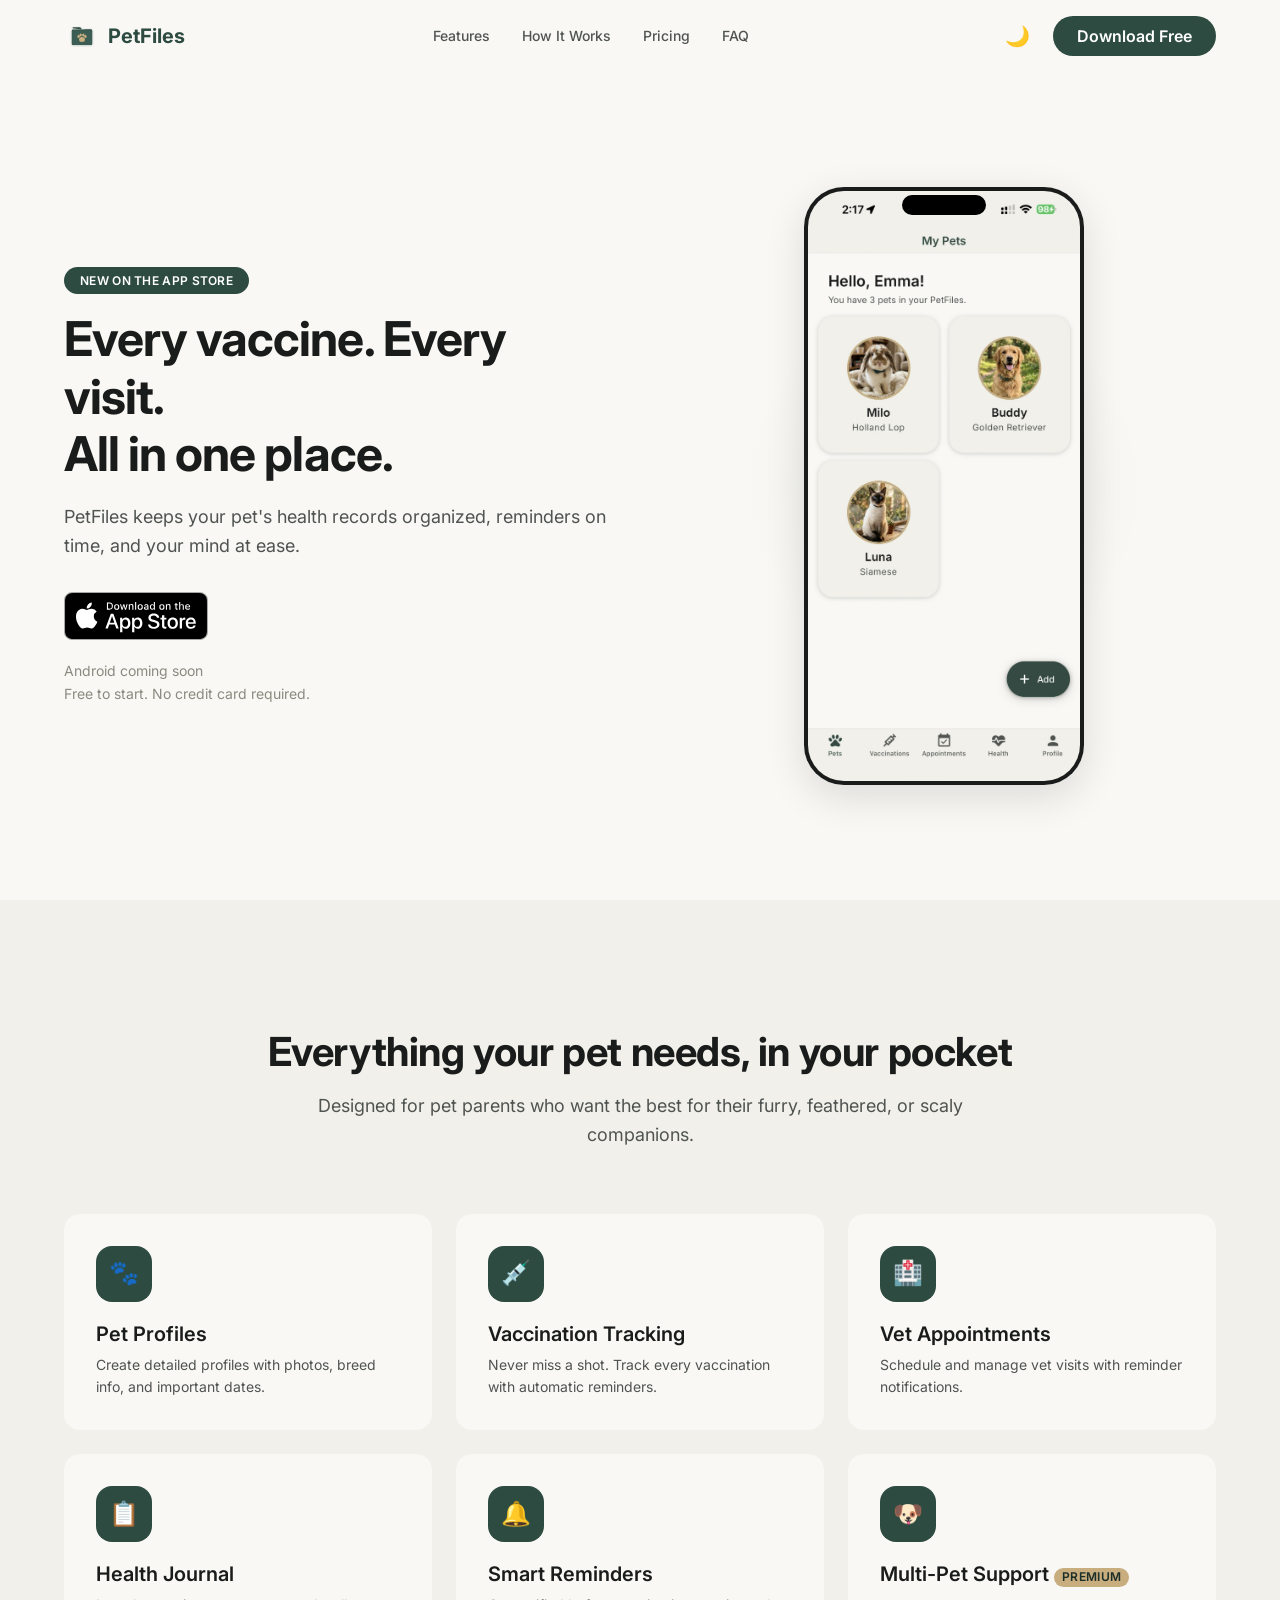
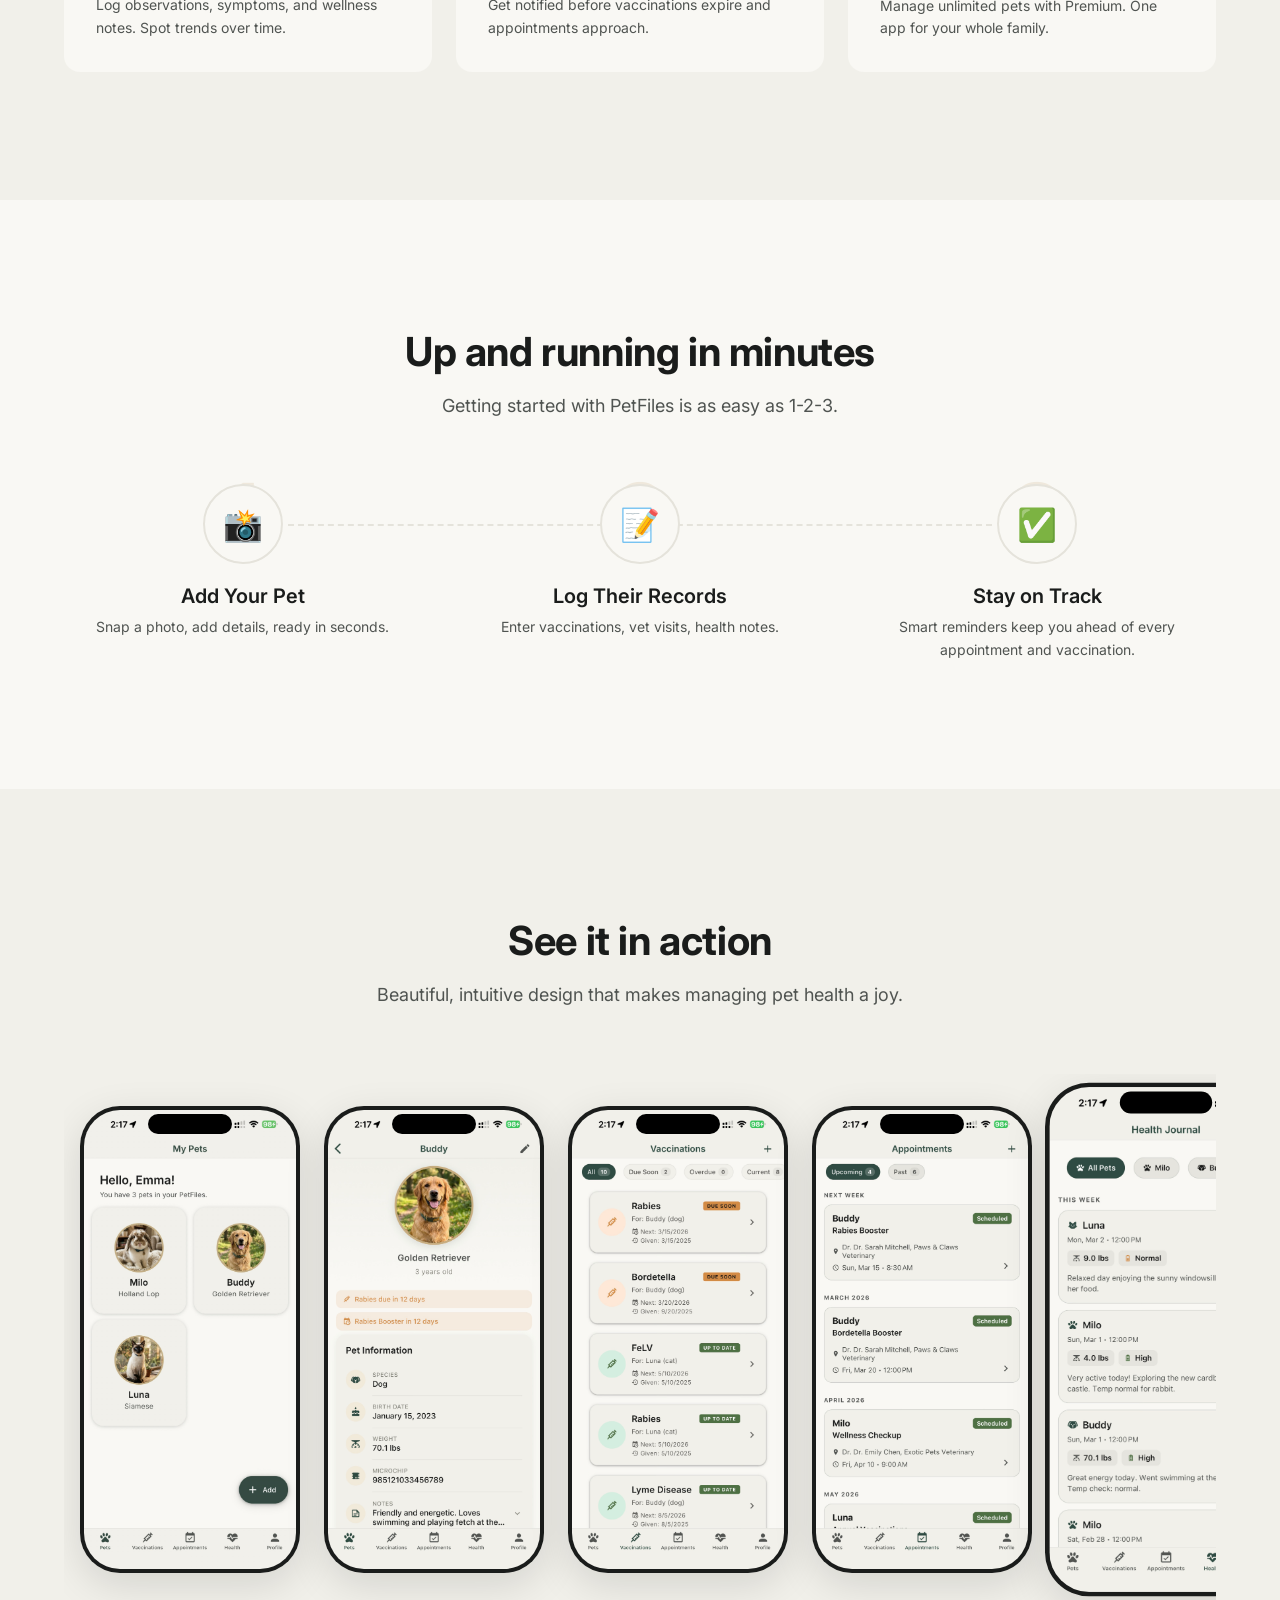
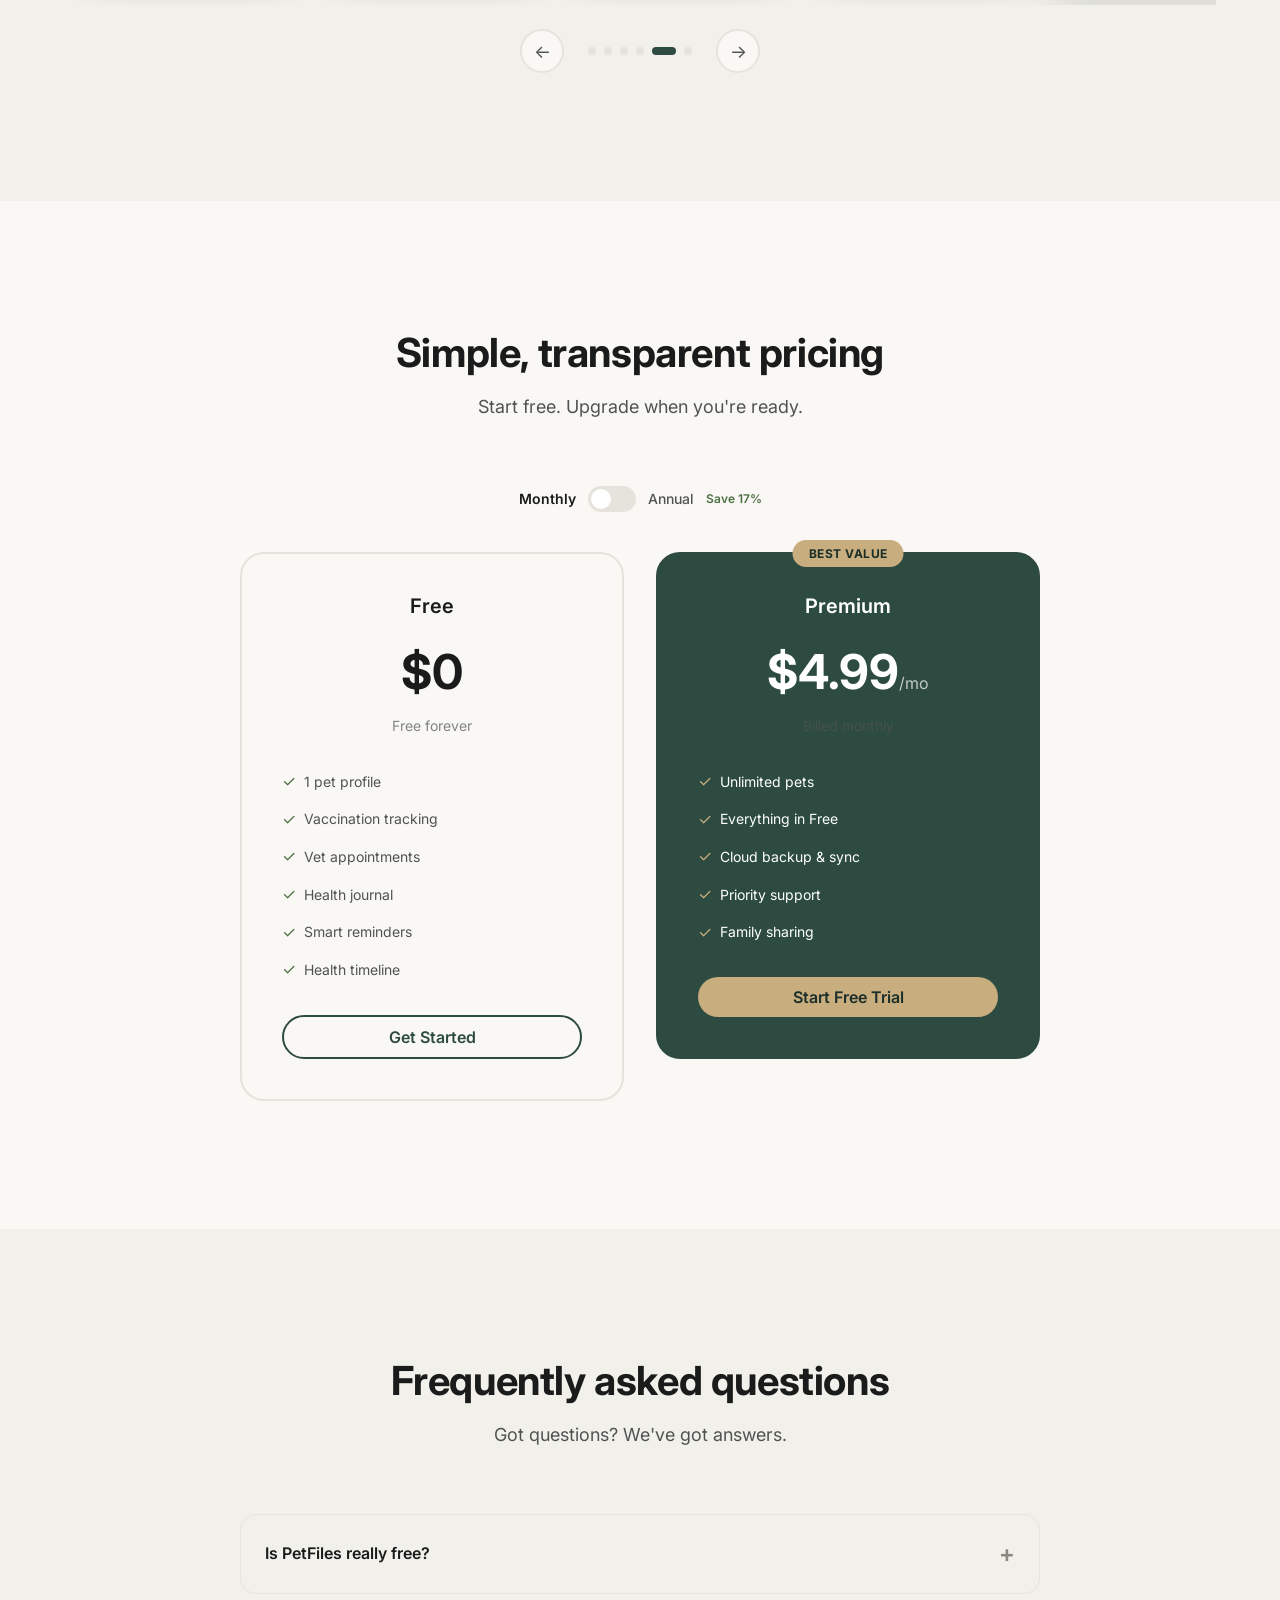
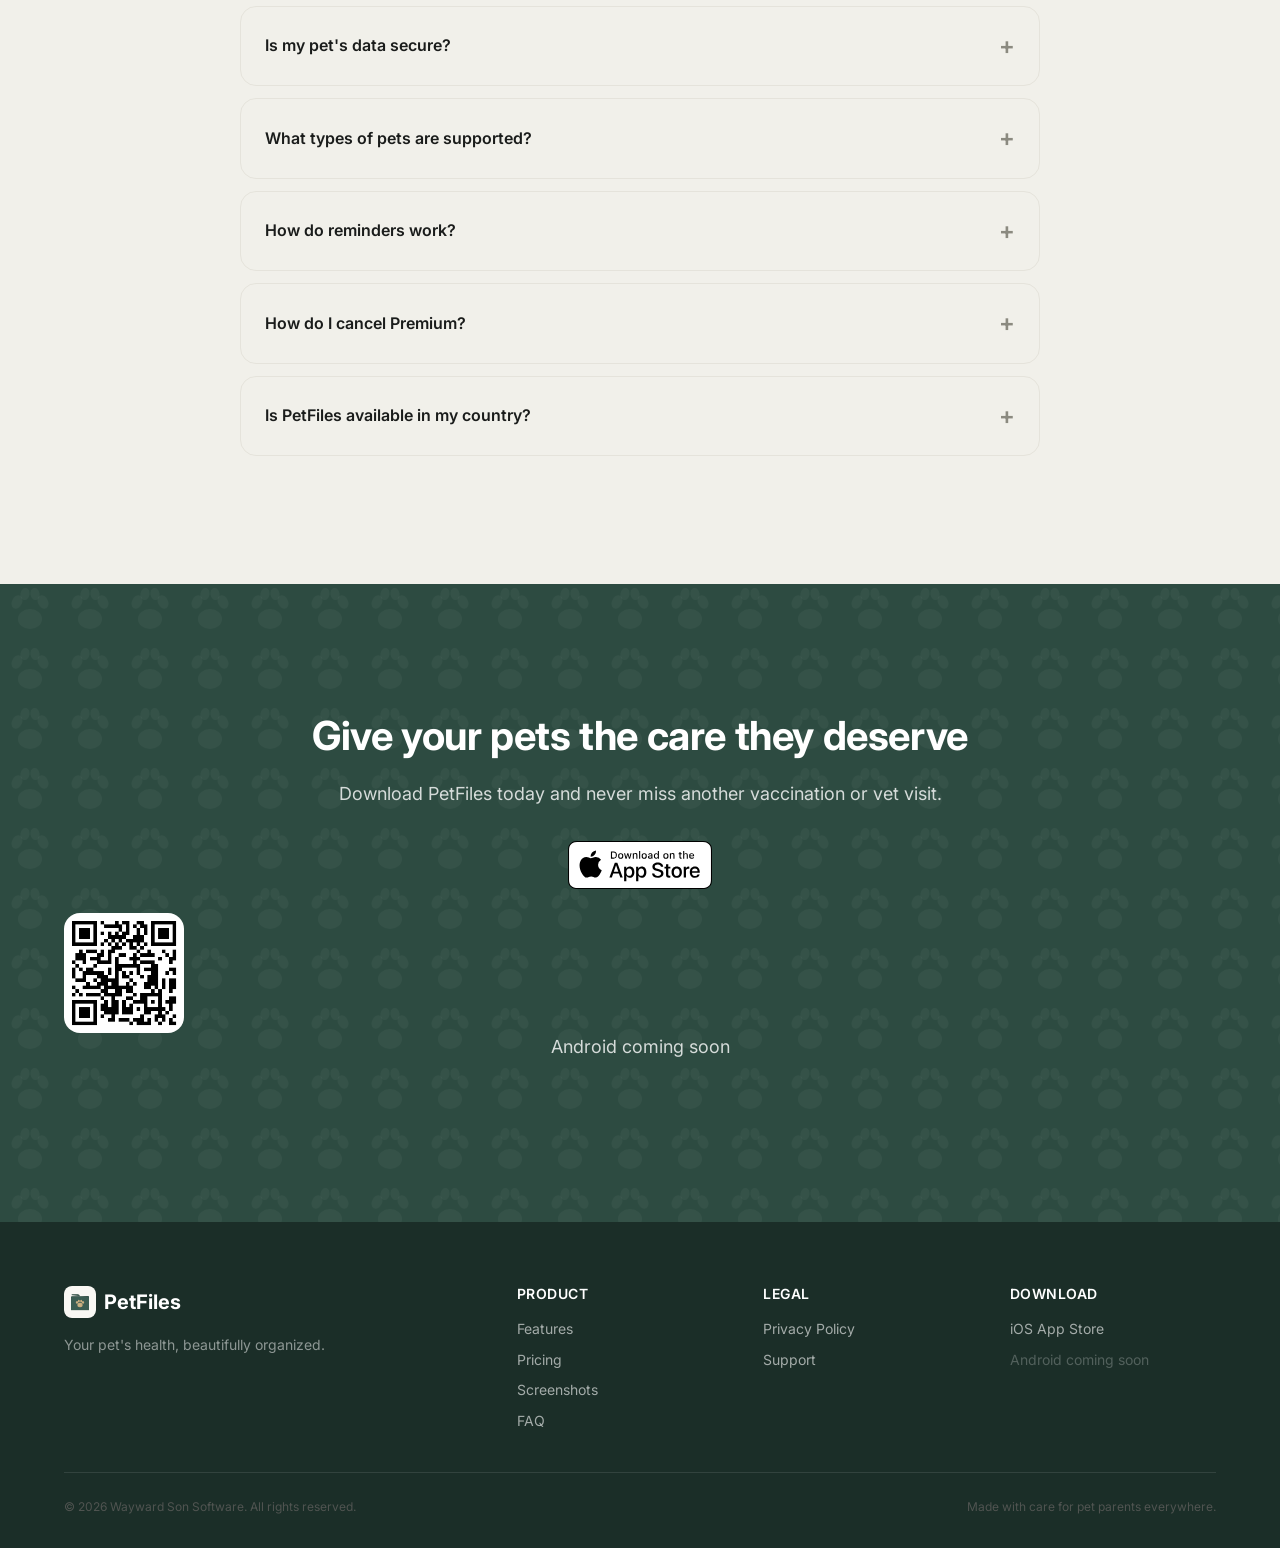
==== commit b5b85da2: "fix: remove fake social proof, fix App Store links, rebrand to Wayward Son Software Remove placehold" ====
--- a/index.html
+++ b/index.html
@@ -4,14 +4,14 @@
   <meta charset="UTF-8">
   <meta name="viewport" content="width=device-width, initial-scale=1.0">
   <title>PetFiles — Pet Health Tracker &amp; Vaccination Reminders</title>
-  <meta name="description" content="Track your pet's vaccinations, vet appointments, and health records in one beautiful app. Free for iOS and Android.">
+  <meta name="description" content="Track your pet's vaccinations, vet appointments, and health records in one beautiful app. Free for iOS.">
   <meta name="keywords" content="pet health tracker, vaccination reminder app, pet medical records, dog vaccination tracker, cat health app">
   <link rel="canonical" href="https://petfiles.app/">
 
   <!-- Open Graph -->
   <meta property="og:type" content="website">
   <meta property="og:title" content="PetFiles — Pet Health Tracker & Vaccination Reminders">
-  <meta property="og:description" content="Track your pet's vaccinations, vet appointments, and health records in one beautiful app. Free for iOS and Android.">
+  <meta property="og:description" content="Track your pet's vaccinations, vet appointments, and health records in one beautiful app. Free for iOS.">
   <meta property="og:url" content="https://petfiles.app/">
   <meta property="og:image" content="https://petfiles.app/assets/images/og-image.png">
 
@@ -42,7 +42,7 @@
     "@context": "https://schema.org",
     "@type": "SoftwareApplication",
     "name": "PetFiles",
-    "operatingSystem": "iOS, Android",
+    "operatingSystem": "iOS",
     "applicationCategory": "HealthApplication",
     "description": "Track your pet's vaccinations, vet appointments, and health records in one beautiful app.",
     "offers": [
@@ -98,14 +98,6 @@
       },
       {
         "@type": "Question",
-        "name": "Does it work offline?",
-        "acceptedAnswer": {
-          "@type": "Answer",
-          "text": "Yes. PetFiles stores all data on your device, so you always have access to your pet's records even without an internet connection."
-        }
-      },
-      {
-        "@type": "Question",
         "name": "How do reminders work?",
         "acceptedAnswer": {
           "@type": "Answer",
@@ -114,18 +106,10 @@
       },
       {
         "@type": "Question",
-        "name": "Can I export my pet's records?",
-        "acceptedAnswer": {
-          "@type": "Answer",
-          "text": "Yes! You can share your pet's health summary with your vet or family members directly from the app."
-        }
-      },
-      {
-        "@type": "Question",
         "name": "How do I cancel Premium?",
         "acceptedAnswer": {
           "@type": "Answer",
-          "text": "You can cancel anytime through your App Store or Google Play subscription settings. You'll keep Premium access until the end of your current billing period."
+          "text": "You can cancel anytime through your App Store subscription settings. You'll keep Premium access until the end of your current billing period."
         }
       },
       {
@@ -133,7 +117,7 @@
         "name": "Is PetFiles available in my country?",
         "acceptedAnswer": {
           "@type": "Answer",
-          "text": "PetFiles is available worldwide on both iOS and Android. Download it from the App Store or Google Play."
+          "text": "PetFiles is available worldwide on iOS. Download it from the App Store. Android coming soon."
         }
       }
     ]
@@ -200,25 +184,23 @@
     <div class="container">
       <div class="hero__grid">
         <div class="hero__content">
+          <div class="hero__badge"><span class="badge badge--new">New on the App Store</span></div>
           <h1 class="hero__headline">Every vaccine. Every visit.<br>All in one place.</h1>
           <p class="hero__subheadline">PetFiles keeps your pet's health records organized, reminders on time, and your mind at ease.</p>
           <div class="hero__ctas">
-            <a href="https://apps.apple.com/app/petfiles" class="btn btn--primary btn--lg" aria-label="Download on the App Store">
-              <svg width="20" height="20" viewBox="0 0 24 24" fill="currentColor" aria-hidden="true"><path d="M18.71 19.5C17.88 20.74 17 21.95 15.66 21.97C14.32 21.99 13.89 21.18 12.37 21.18C10.84 21.18 10.37 21.95 9.1 21.99C7.79 22.03 6.8 20.68 5.96 19.47C4.25 16.99 2.97 12.5 4.7 9.56C5.55 8.1 7.13 7.17 8.82 7.15C10.1 7.13 11.32 8.02 12.11 8.02C12.89 8.02 14.37 6.94 15.92 7.11C16.57 7.14 18.39 7.38 19.56 9.07C19.47 9.13 17.09 10.51 17.12 13.38C17.15 16.84 20.01 17.97 20.05 17.99C20.01 18.07 19.56 19.58 18.71 19.5ZM13 3.5C13.73 2.67 14.94 2.04 15.94 2C16.07 3.17 15.6 4.35 14.9 5.19C14.21 6.04 13.07 6.7 11.95 6.61C11.8 5.46 12.36 4.26 13 3.5Z"/></svg>
-              App Store
+            <a href="https://apps.apple.com/us/app/petfiles/id6757916297?itscg=30200&itsct=apps_box_link&mttnsubad=6757916297" class="store-badge" aria-label="Download on the App Store">
+              <img src="assets/icons/app-store-badge-black.svg" alt="Download on the App Store" height="40" class="store-badge__light">
+              <img src="assets/icons/app-store-badge-white.svg" alt="Download on the App Store" height="40" class="store-badge__dark">
             </a>
-            <a href="https://play.google.com/store/apps/details?id=com.petfiles" class="btn btn--outline btn--lg" aria-label="Get it on Google Play">
-              <svg width="20" height="20" viewBox="0 0 24 24" fill="currentColor" aria-hidden="true"><path d="M3 20.5V3.5C3 2.91 3.34 2.39 3.84 2.15L13.69 12L3.84 21.85C3.34 21.6 3 21.09 3 20.5ZM16.81 15.12L6.05 21.34L14.54 12.85L16.81 15.12ZM20.16 10.81C20.5 11.08 20.75 11.5 20.75 12C20.75 12.5 20.5 12.92 20.16 13.19L17.89 14.5L15.39 12L17.89 9.5L20.16 10.81ZM6.05 2.66L16.81 8.88L14.54 11.15L6.05 2.66Z"/></svg>
-              Google Play
-            </a>
-          </div>
+          </div>
+          <p class="hero__android-soon">Android coming soon</p>
           <p class="hero__trust">Free to start. No credit card required.</p>
         </div>
 
         <div class="hero__device-wrapper">
           <div class="hero__device-glow"></div>
           <div class="device-frame float-animation hero__device">
-            <div class="device-frame__notch"></div>
+            <div class="device-frame__dynamic-island"></div>
             <div class="device-frame__screen screenshot-swap" data-light="assets/images/petfiles_light_1.jpeg" data-dark="assets/images/petfiles_dark_1.jpeg">
               <img src="assets/images/petfiles_light_1.jpeg"
                    alt="PetFiles app showing pet health dashboard"
@@ -326,7 +308,7 @@
         <div class="carousel__track">
           <div class="carousel__slide" data-index="0">
             <div class="device-frame">
-              <div class="device-frame__notch"></div>
+              <div class="device-frame__dynamic-island"></div>
               <div class="device-frame__screen screenshot-swap" data-light="assets/images/petfiles_light_1.jpeg" data-dark="assets/images/petfiles_dark_1.jpeg">
                 <img src="assets/images/petfiles_light_1.jpeg" alt="PetFiles home screen" width="256" height="555" loading="lazy">
               </div>
@@ -335,7 +317,7 @@
 
           <div class="carousel__slide" data-index="1">
             <div class="device-frame">
-              <div class="device-frame__notch"></div>
+              <div class="device-frame__dynamic-island"></div>
               <div class="device-frame__screen screenshot-swap" data-light="assets/images/petfiles_light_2.jpeg" data-dark="assets/images/petfiles_dark_2.jpeg">
                 <img src="assets/images/petfiles_light_2.jpeg" alt="Pet profile screen" width="256" height="555" loading="lazy">
               </div>
@@ -344,7 +326,7 @@
 
           <div class="carousel__slide" data-index="2">
             <div class="device-frame">
-              <div class="device-frame__notch"></div>
+              <div class="device-frame__dynamic-island"></div>
               <div class="device-frame__screen screenshot-swap" data-light="assets/images/petfiles_light_3.jpeg" data-dark="assets/images/petfiles_dark_3.jpeg">
                 <img src="assets/images/petfiles_light_3.jpeg" alt="Vaccination tracking screen" width="256" height="555" loading="lazy">
               </div>
@@ -353,7 +335,7 @@
 
           <div class="carousel__slide" data-index="3">
             <div class="device-frame">
-              <div class="device-frame__notch"></div>
+              <div class="device-frame__dynamic-island"></div>
               <div class="device-frame__screen screenshot-swap" data-light="assets/images/petfiles_light_4.jpeg" data-dark="assets/images/petfiles_dark_4.jpeg">
                 <img src="assets/images/petfiles_light_4.jpeg" alt="Health journal screen" width="256" height="555" loading="lazy">
               </div>
@@ -362,7 +344,7 @@
 
           <div class="carousel__slide" data-index="4">
             <div class="device-frame">
-              <div class="device-frame__notch"></div>
+              <div class="device-frame__dynamic-island"></div>
               <div class="device-frame__screen screenshot-swap" data-light="assets/images/petfiles_light_5.jpeg" data-dark="assets/images/petfiles_dark_5.jpeg">
                 <img src="assets/images/petfiles_light_5.jpeg" alt="Reminders screen" width="256" height="555" loading="lazy">
               </div>
@@ -371,7 +353,7 @@
 
           <div class="carousel__slide" data-index="5">
             <div class="device-frame">
-              <div class="device-frame__notch"></div>
+              <div class="device-frame__dynamic-island"></div>
               <div class="device-frame__screen screenshot-swap" data-light="assets/images/petfiles_light_6.jpeg" data-dark="assets/images/petfiles_dark_6.jpeg">
                 <img src="assets/images/petfiles_light_6.jpeg" alt="Settings screen" width="256" height="555" loading="lazy">
               </div>
@@ -439,7 +421,6 @@
             <li class="pricing-card__feature"><span class="pricing-card__feature-icon">✓</span> Unlimited pets</li>
             <li class="pricing-card__feature"><span class="pricing-card__feature-icon">✓</span> Everything in Free</li>
             <li class="pricing-card__feature"><span class="pricing-card__feature-icon">✓</span> Cloud backup &amp; sync</li>
-            <li class="pricing-card__feature"><span class="pricing-card__feature-icon">✓</span> Export health reports</li>
             <li class="pricing-card__feature"><span class="pricing-card__feature-icon">✓</span> Priority support</li>
             <li class="pricing-card__feature"><span class="pricing-card__feature-icon">✓</span> Family sharing</li>
           </ul>
@@ -450,61 +431,8 @@
   </section>
 
 
-  <!-- ======== Testimonials ======== -->
-  <section class="section section--alt" id="testimonials">
-    <div class="container">
-      <div class="section__header reveal">
-        <h2>Loved by pet parents</h2>
-        <p>Join thousands of pet owners who trust PetFiles.</p>
-      </div>
-
-      <div class="testimonials__grid">
-        <div class="testimonial-card reveal reveal--delay-1">
-          <div class="testimonial-card__stars" aria-label="5 stars">★★★★★</div>
-          <p class="testimonial-card__quote">"Finally an app that makes tracking vaccinations easy! The reminders saved me from missing my dog's booster shot."</p>
-          <p class="testimonial-card__author">Sarah M.</p>
-          <p class="testimonial-card__role">Dog owner, 2 pets</p>
-        </div>
-
-        <div class="testimonial-card reveal reveal--delay-2">
-          <div class="testimonial-card__stars" aria-label="5 stars">★★★★★</div>
-          <p class="testimonial-card__quote">"I have three cats and PetFiles keeps all their records perfectly organized. My vet was impressed when I pulled up the health timeline!"</p>
-          <p class="testimonial-card__author">James R.</p>
-          <p class="testimonial-card__role">Cat owner, 3 pets</p>
-        </div>
-
-        <div class="testimonial-card reveal reveal--delay-3">
-          <div class="testimonial-card__stars" aria-label="5 stars">★★★★★</div>
-          <p class="testimonial-card__quote">"Beautiful design and so intuitive. I added my puppy's profile in under a minute. Best pet app I've used."</p>
-          <p class="testimonial-card__author">Maria L.</p>
-          <p class="testimonial-card__role">Dog owner, 1 pet</p>
-        </div>
-      </div>
-
-      <div class="trust-row reveal">
-        <div class="trust-item">
-          <span class="trust-item__icon" aria-hidden="true">📱</span>
-          <span>10,000+ Downloads</span>
-        </div>
-        <div class="trust-item">
-          <span class="trust-item__icon" aria-hidden="true">🔒</span>
-          <span>Privacy First</span>
-        </div>
-        <div class="trust-item">
-          <span class="trust-item__icon" aria-hidden="true">⭐</span>
-          <span>4.8 Average Rating</span>
-        </div>
-        <div class="trust-item">
-          <span class="trust-item__icon" aria-hidden="true">🌍</span>
-          <span>Available Worldwide</span>
-        </div>
-      </div>
-    </div>
-  </section>
-
-
   <!-- ======== FAQ ======== -->
-  <section class="section" id="faq">
+  <section class="section section--alt" id="faq">
     <div class="container">
       <div class="section__header reveal">
         <h2>Frequently asked questions</h2>
@@ -535,13 +463,6 @@
           </details>
 
           <details class="accordion__item">
-            <summary class="accordion__trigger">Does it work offline?</summary>
-            <div class="accordion__content">
-              <p>Yes. PetFiles stores all data on your device, so you always have access to your pet's records even without an internet connection.</p>
-            </div>
-          </details>
-
-          <details class="accordion__item">
             <summary class="accordion__trigger">How do reminders work?</summary>
             <div class="accordion__content">
               <p>PetFiles sends push notifications before upcoming vaccinations and vet appointments. You can customize when and how often you'd like to be reminded.</p>
@@ -549,23 +470,16 @@
           </details>
 
           <details class="accordion__item">
-            <summary class="accordion__trigger">Can I export my pet's records?</summary>
-            <div class="accordion__content">
-              <p>Yes! You can share your pet's health summary with your vet or family members directly from the app.</p>
-            </div>
-          </details>
-
-          <details class="accordion__item">
             <summary class="accordion__trigger">How do I cancel Premium?</summary>
             <div class="accordion__content">
-              <p>You can cancel anytime through your App Store or Google Play subscription settings. You'll keep Premium access until the end of your current billing period.</p>
+              <p>You can cancel anytime through your App Store subscription settings. You'll keep Premium access until the end of your current billing period.</p>
             </div>
           </details>
 
           <details class="accordion__item">
             <summary class="accordion__trigger">Is PetFiles available in my country?</summary>
             <div class="accordion__content">
-              <p>PetFiles is available worldwide on both iOS and Android. Download it from the App Store or Google Play.</p>
+              <p>PetFiles is available worldwide on iOS. Download it from the App Store. Android coming soon.</p>
             </div>
           </details>
         </div>
@@ -580,15 +494,14 @@
       <h2>Give your pets the care they deserve</h2>
       <p>Download PetFiles today and never miss another vaccination or vet visit.</p>
       <div class="download-cta__buttons">
-        <a href="https://apps.apple.com/app/petfiles" class="btn btn--secondary btn--lg" aria-label="Download on the App Store">
-          <svg width="20" height="20" viewBox="0 0 24 24" fill="currentColor" aria-hidden="true"><path d="M18.71 19.5C17.88 20.74 17 21.95 15.66 21.97C14.32 21.99 13.89 21.18 12.37 21.18C10.84 21.18 10.37 21.95 9.1 21.99C7.79 22.03 6.8 20.68 5.96 19.47C4.25 16.99 2.97 12.5 4.7 9.56C5.55 8.1 7.13 7.17 8.82 7.15C10.1 7.13 11.32 8.02 12.11 8.02C12.89 8.02 14.37 6.94 15.92 7.11C16.57 7.14 18.39 7.38 19.56 9.07C19.47 9.13 17.09 10.51 17.12 13.38C17.15 16.84 20.01 17.97 20.05 17.99C20.01 18.07 19.56 19.58 18.71 19.5ZM13 3.5C13.73 2.67 14.94 2.04 15.94 2C16.07 3.17 15.6 4.35 14.9 5.19C14.21 6.04 13.07 6.7 11.95 6.61C11.8 5.46 12.36 4.26 13 3.5Z"/></svg>
-          App Store
+        <a href="https://apps.apple.com/us/app/petfiles/id6757916297?itscg=30200&itsct=apps_box_link&mttnsubad=6757916297" class="store-badge" aria-label="Download on the App Store">
+          <img src="assets/icons/app-store-badge-white.svg" alt="Download on the App Store" height="40">
         </a>
-        <a href="https://play.google.com/store/apps/details?id=com.petfiles" class="btn btn--secondary btn--lg" aria-label="Get it on Google Play">
-          <svg width="20" height="20" viewBox="0 0 24 24" fill="currentColor" aria-hidden="true"><path d="M3 20.5V3.5C3 2.91 3.34 2.39 3.84 2.15L13.69 12L3.84 21.85C3.34 21.6 3 21.09 3 20.5ZM16.81 15.12L6.05 21.34L14.54 12.85L16.81 15.12ZM20.16 10.81C20.5 11.08 20.75 11.5 20.75 12C20.75 12.5 20.5 12.92 20.16 13.19L17.89 14.5L15.39 12L17.89 9.5L20.16 10.81ZM6.05 2.66L16.81 8.88L14.54 11.15L6.05 2.66Z"/></svg>
-          Google Play
-        </a>
-      </div>
+      </div>
+      <div class="download-cta__qr">
+        <img src="assets/images/qr-code.png" alt="Scan to download PetFiles" width="120" height="120">
+      </div>
+      <p class="download-cta__android-soon">Android coming soon</p>
     </div>
   </section>
 
@@ -626,14 +539,14 @@
         <div>
           <h4>Download</h4>
           <div class="footer__links">
-            <a href="https://apps.apple.com/app/petfiles" class="footer__link">iOS App Store</a>
-            <a href="https://play.google.com/store/apps/details?id=com.petfiles" class="footer__link">Google Play</a>
+            <a href="https://apps.apple.com/us/app/petfiles/id6757916297?itscg=30200&itsct=apps_box_link&mttnsubad=6757916297" class="footer__link">iOS App Store</a>
+            <span class="footer__link footer__link--muted">Android coming soon</span>
           </div>
         </div>
       </div>
 
       <div class="footer__bottom">
-        <p>&copy; 2025 PetFiles. All rights reserved.</p>
+        <p>&copy; 2026 Wayward Son Software. All rights reserved.</p>
         <p>Made with care for pet parents everywhere.</p>
       </div>
     </div>
--- a/css/components.css
+++ b/css/components.css
@@ -459,61 +459,54 @@
   line-height: var(--line-height-relaxed);
 }
 
-/* ---- Testimonial Cards ---- */
-.testimonial-card {
-  background-color: var(--color-bg);
-  border: 1px solid var(--color-surface-border);
-  border-radius: var(--radius-default);
-  padding: var(--space-3xl);
-}
-
-.testimonial-card__stars {
-  color: var(--color-secondary);
-  font-size: var(--font-size-md);
+/* ---- Store badge theme switching ---- */
+.store-badge__dark {
+  display: none;
+}
+
+[data-theme="dark"] .store-badge__light,
+.dark .store-badge__light {
+  display: none;
+}
+
+[data-theme="dark"] .store-badge__dark,
+.dark .store-badge__dark {
+  display: inline;
+}
+
+@media (prefers-color-scheme: dark) {
+  :root:not([data-theme="light"]) .store-badge__light {
+    display: none;
+  }
+
+  :root:not([data-theme="light"]) .store-badge__dark {
+    display: inline;
+  }
+}
+
+/* ---- "New" badge ---- */
+.badge--new {
+  background-color: var(--color-primary);
+  color: #fff;
+  font-size: var(--font-size-xs);
+  padding: var(--space-xs) var(--space-lg);
+}
+
+.hero__badge {
   margin-bottom: var(--space-lg);
-  letter-spacing: 2px;
-}
-
-.testimonial-card__quote {
-  font-size: var(--font-size-base);
-  color: var(--color-text-primary);
-  font-style: italic;
-  line-height: var(--line-height-relaxed);
-  margin-bottom: var(--space-xl);
-}
-
-.testimonial-card__author {
-  font-size: var(--font-size-sm);
-  font-weight: var(--font-weight-semibold);
-  color: var(--color-text-primary);
-}
-
-.testimonial-card__role {
-  font-size: var(--font-size-xs);
+}
+
+/* ---- Android coming soon (hero) ---- */
+.hero__android-soon {
+  font-size: var(--font-size-sm);
   color: var(--color-text-muted);
-}
-
-/* ---- Trust indicators ---- */
-.trust-row {
-  display: flex;
-  justify-content: center;
-  gap: var(--space-4xl);
-  flex-wrap: wrap;
-  margin-top: var(--space-4xl);
-}
-
-.trust-item {
-  display: flex;
-  align-items: center;
-  gap: var(--space-sm);
-  font-size: var(--font-size-sm);
-  font-weight: var(--font-weight-medium);
-  color: var(--color-text-secondary);
-}
-
-.trust-item__icon {
-  font-size: var(--font-size-lg);
-  color: var(--color-primary);
+  margin-top: var(--space-sm);
+}
+
+/* ---- Muted footer link ---- */
+.footer__link--muted {
+  opacity: 0.4;
+  cursor: default;
 }
 
 /* ---- Pricing Toggle ---- */
--- a/css/sections.css
+++ b/css/sections.css
@@ -81,26 +81,26 @@
 .device-frame {
   width: 280px;
   background-color: var(--color-text-primary);
-  border-radius: 36px;
-  padding: 12px;
+  border-radius: 40px;
+  padding: 4px;
   box-shadow: var(--shadow-xl);
   position: relative;
 }
 
-.device-frame__notch {
+.device-frame__dynamic-island {
   position: absolute;
-  top: 12px;
+  top: 8px;
   left: 50%;
   transform: translateX(-50%);
-  width: 120px;
-  height: 28px;
-  background-color: var(--color-text-primary);
-  border-radius: 0 0 16px 16px;
+  width: 84px;
+  height: 20px;
+  background-color: #000;
+  border-radius: 999px;
   z-index: 2;
 }
 
 .device-frame__screen {
-  border-radius: 24px;
+  border-radius: 36px;
   overflow: hidden;
   aspect-ratio: 9/19.5;
 }
@@ -341,19 +341,6 @@
   }
 }
 
-/* ---- Testimonials ---- */
-.testimonials__grid {
-  display: grid;
-  grid-template-columns: repeat(3, 1fr);
-  gap: var(--space-2xl);
-}
-
-@media (max-width: 768px) {
-  .testimonials__grid {
-    grid-template-columns: 1fr;
-  }
-}
-
 /* ---- Download CTA ---- */
 .download-cta {
   background-color: var(--color-primary);
@@ -392,6 +379,30 @@
   position: relative;
 }
 
+.download-cta__android-soon {
+  color: rgba(255, 255, 255, 0.5);
+  font-size: var(--font-size-sm);
+  margin-top: var(--space-xl);
+  position: relative;
+}
+
+.download-cta__qr {
+  margin-top: var(--space-2xl);
+  position: relative;
+}
+
+.download-cta__qr img {
+  width: 120px;
+  height: 120px;
+  border-radius: var(--radius-default);
+}
+
+@media (max-width: 768px) {
+  .download-cta__qr {
+    display: none;
+  }
+}
+
 /* ---- FAQ ---- */
 .faq__grid {
   max-width: 800px;
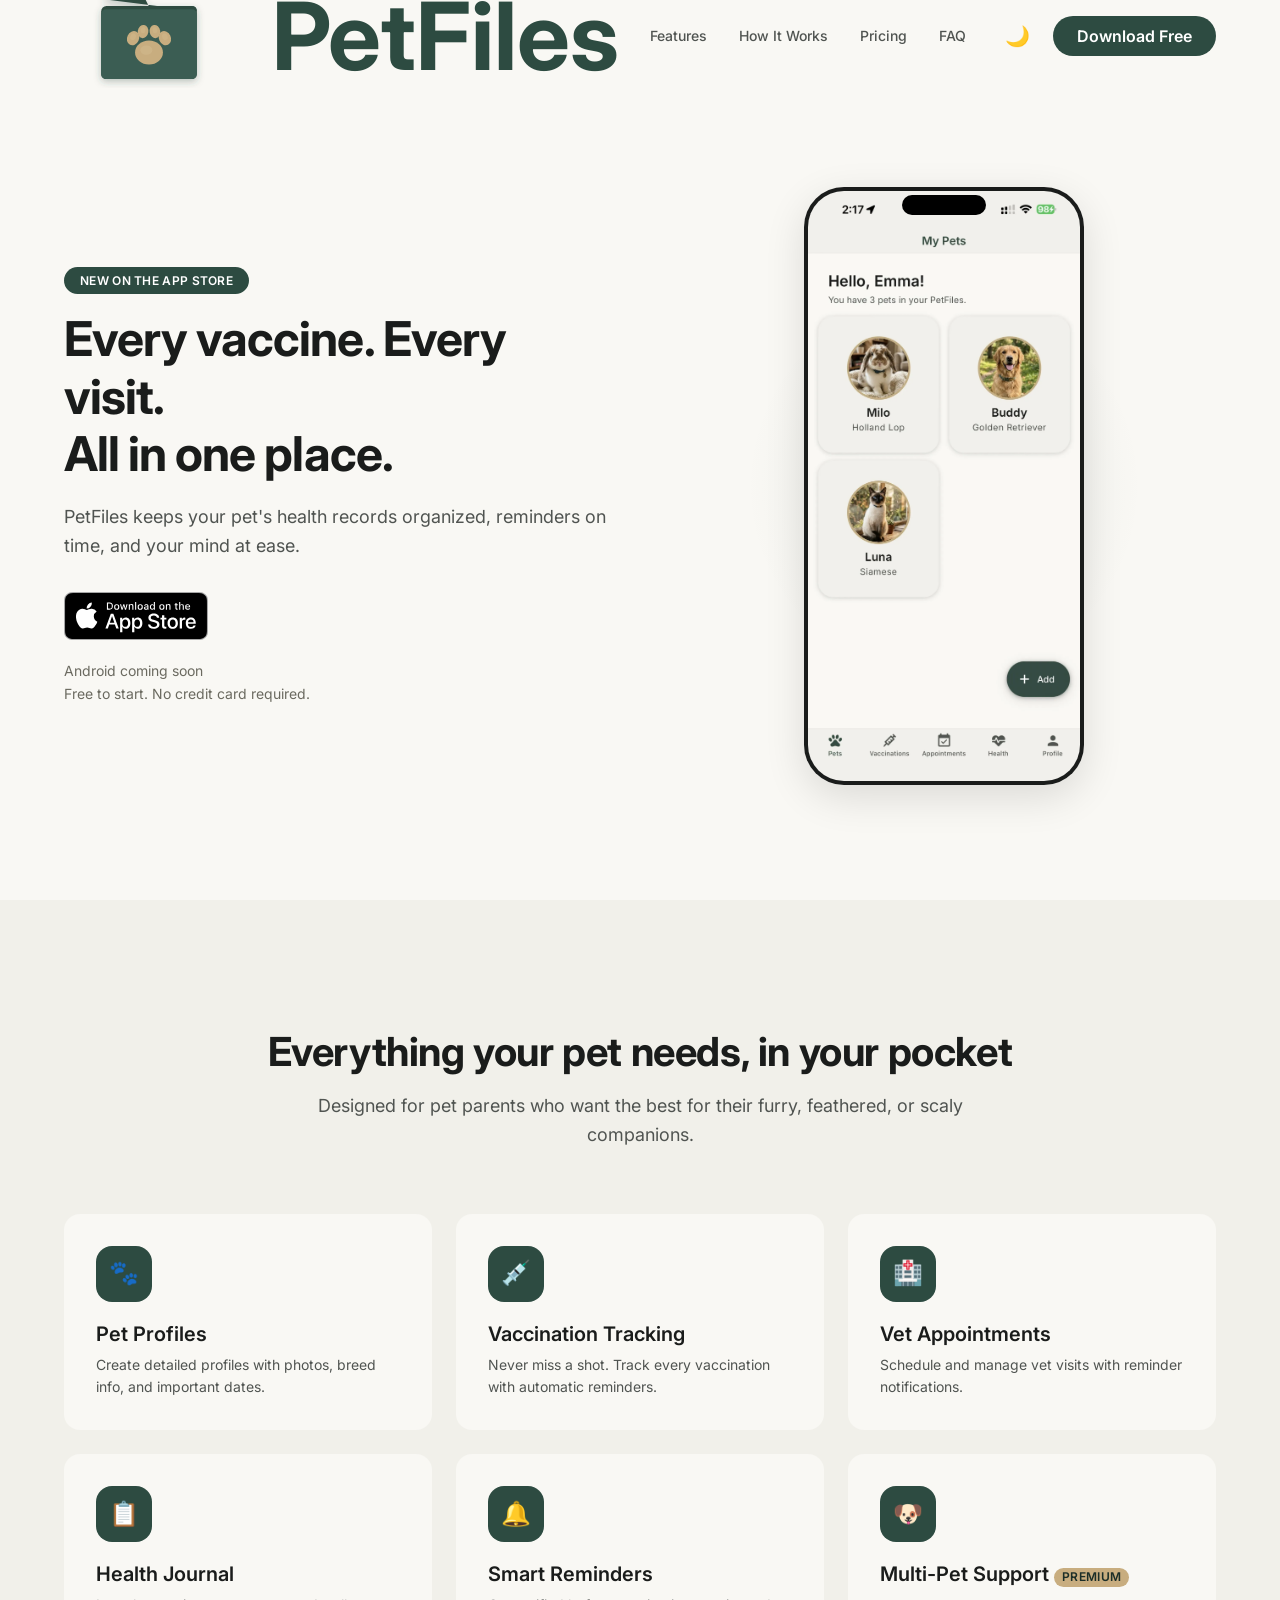
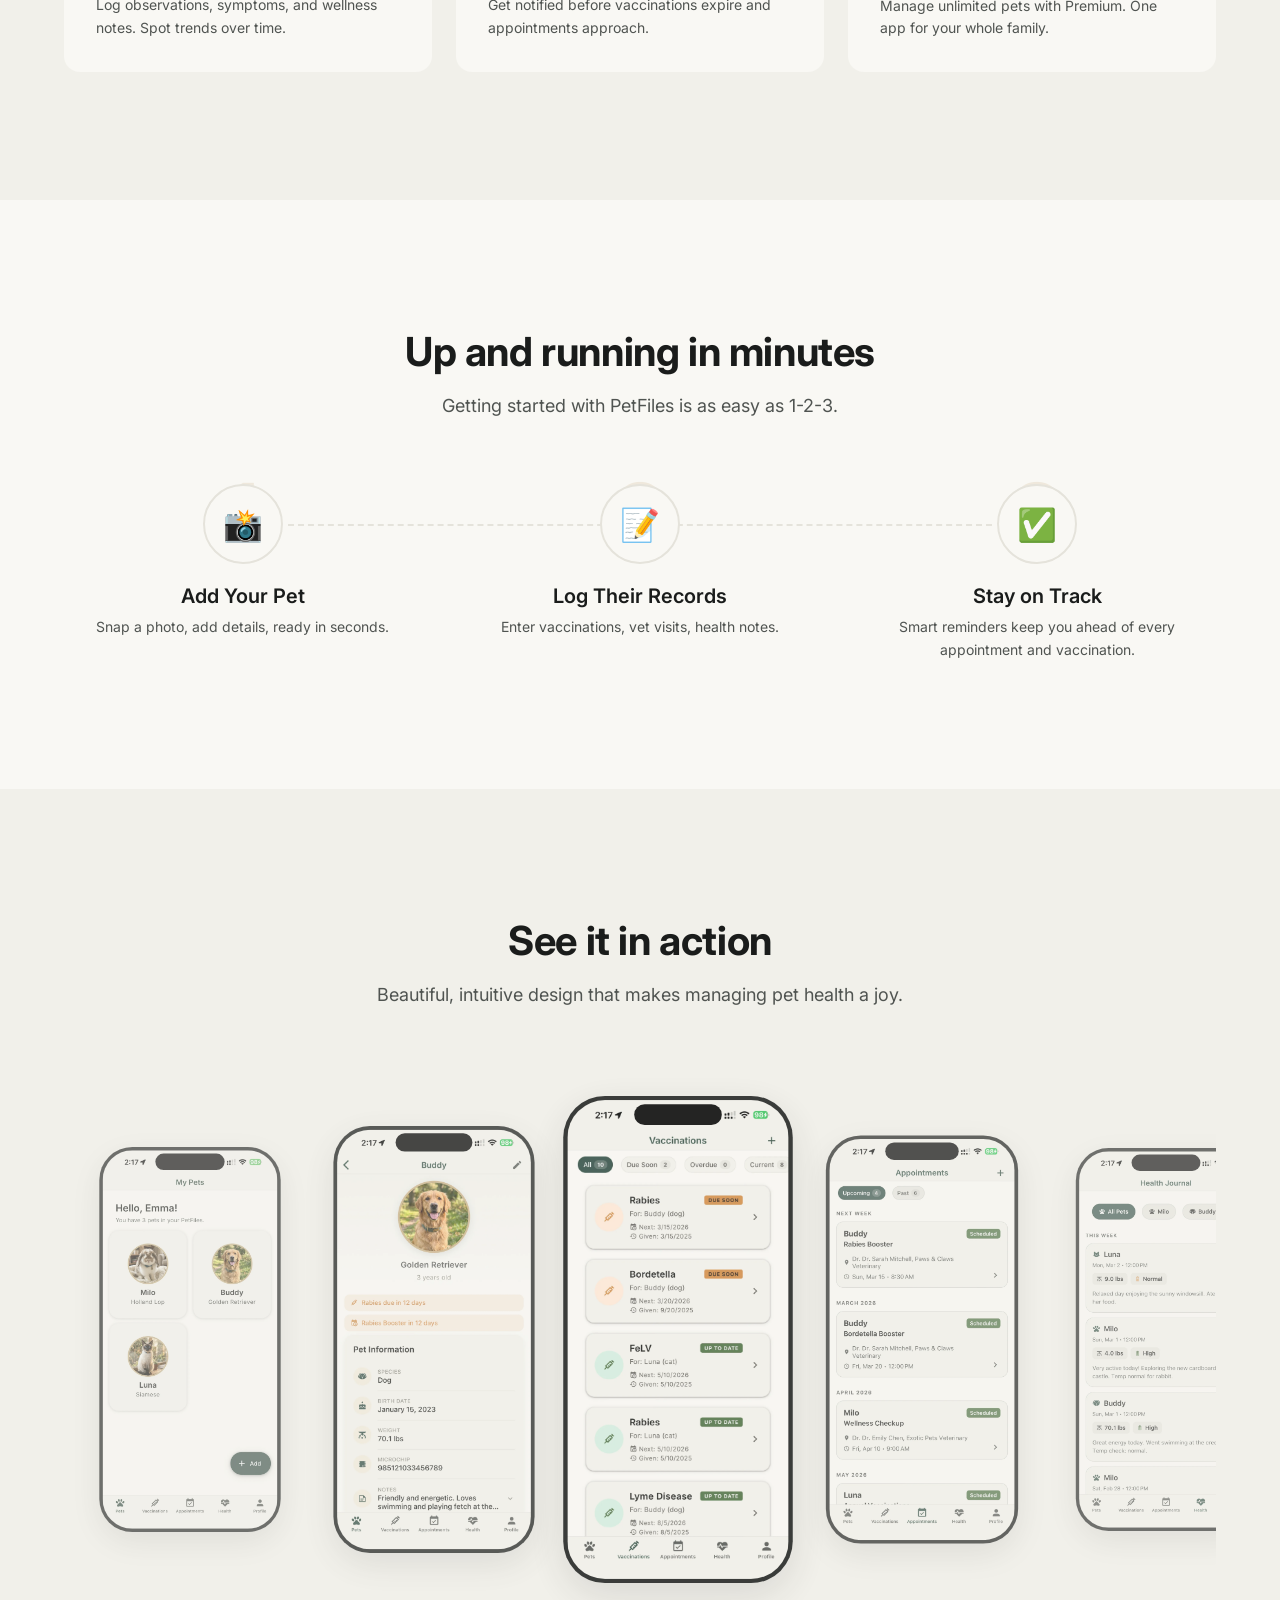
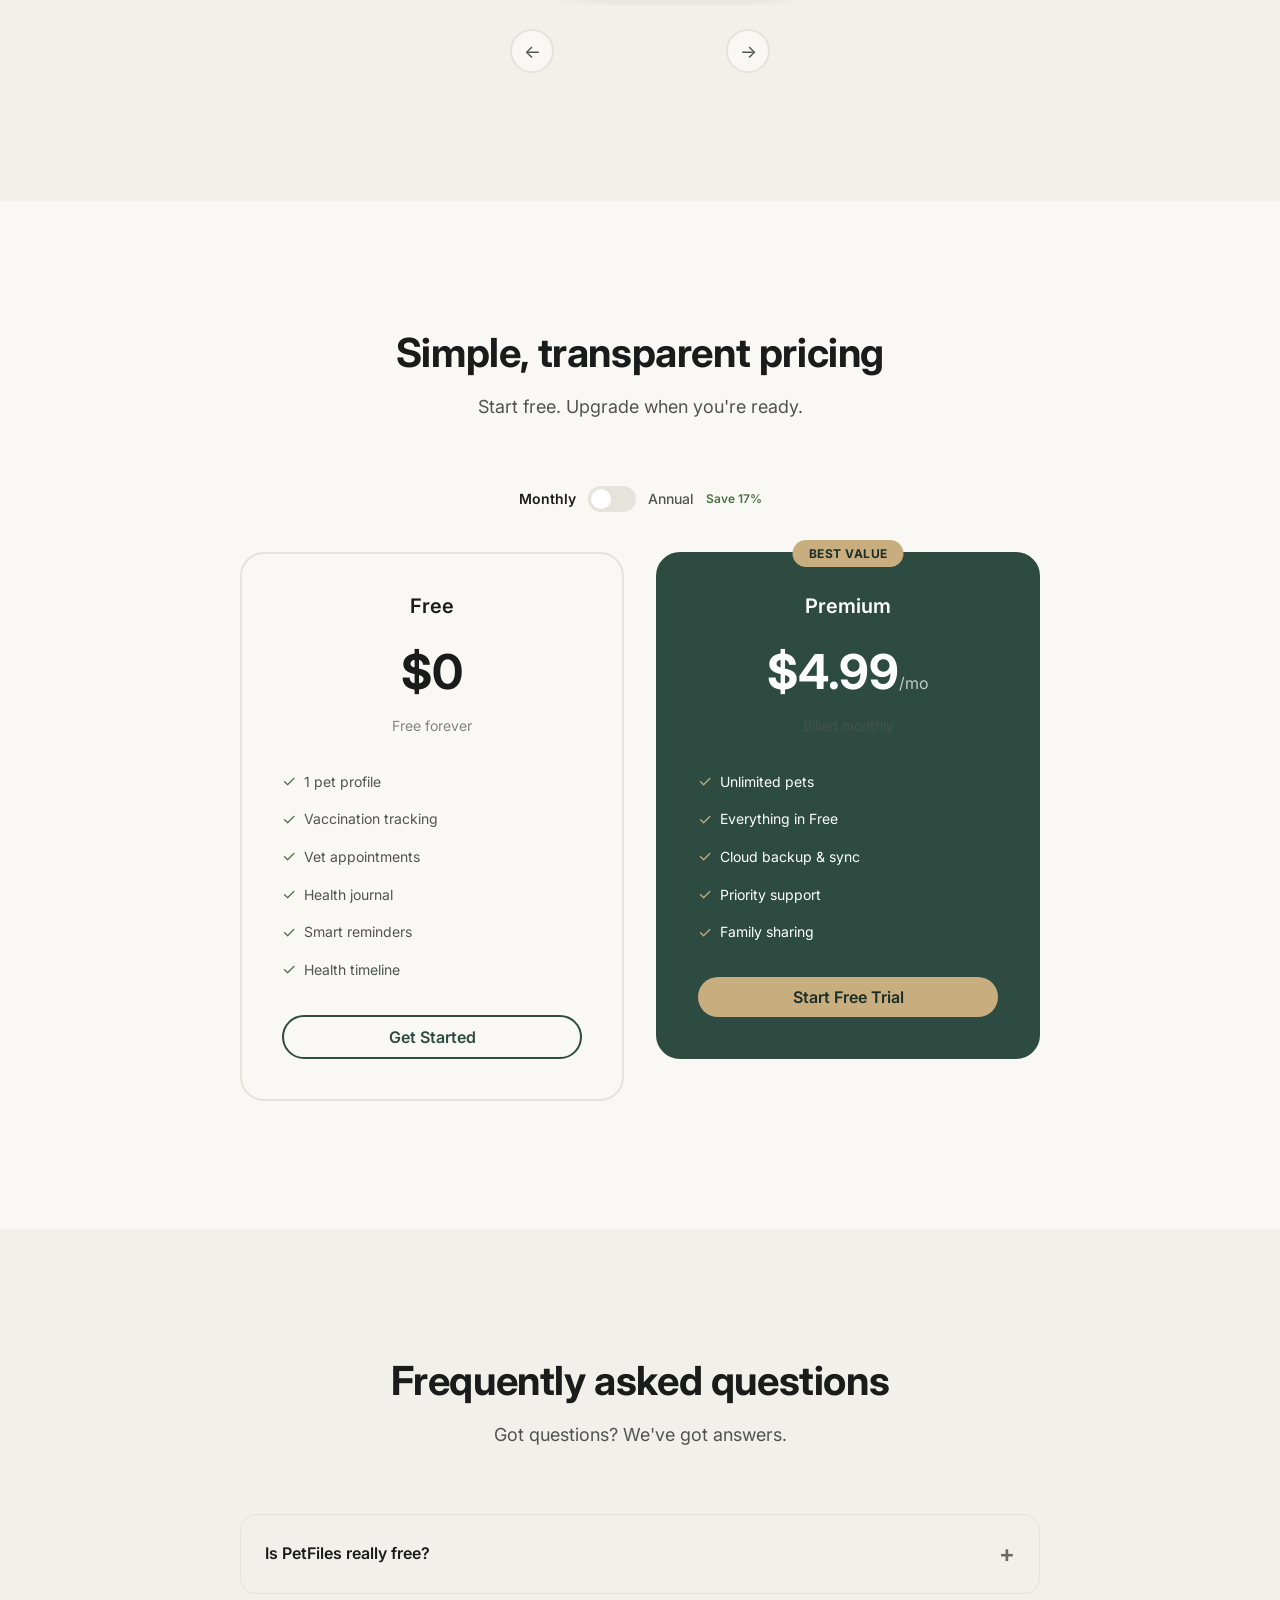
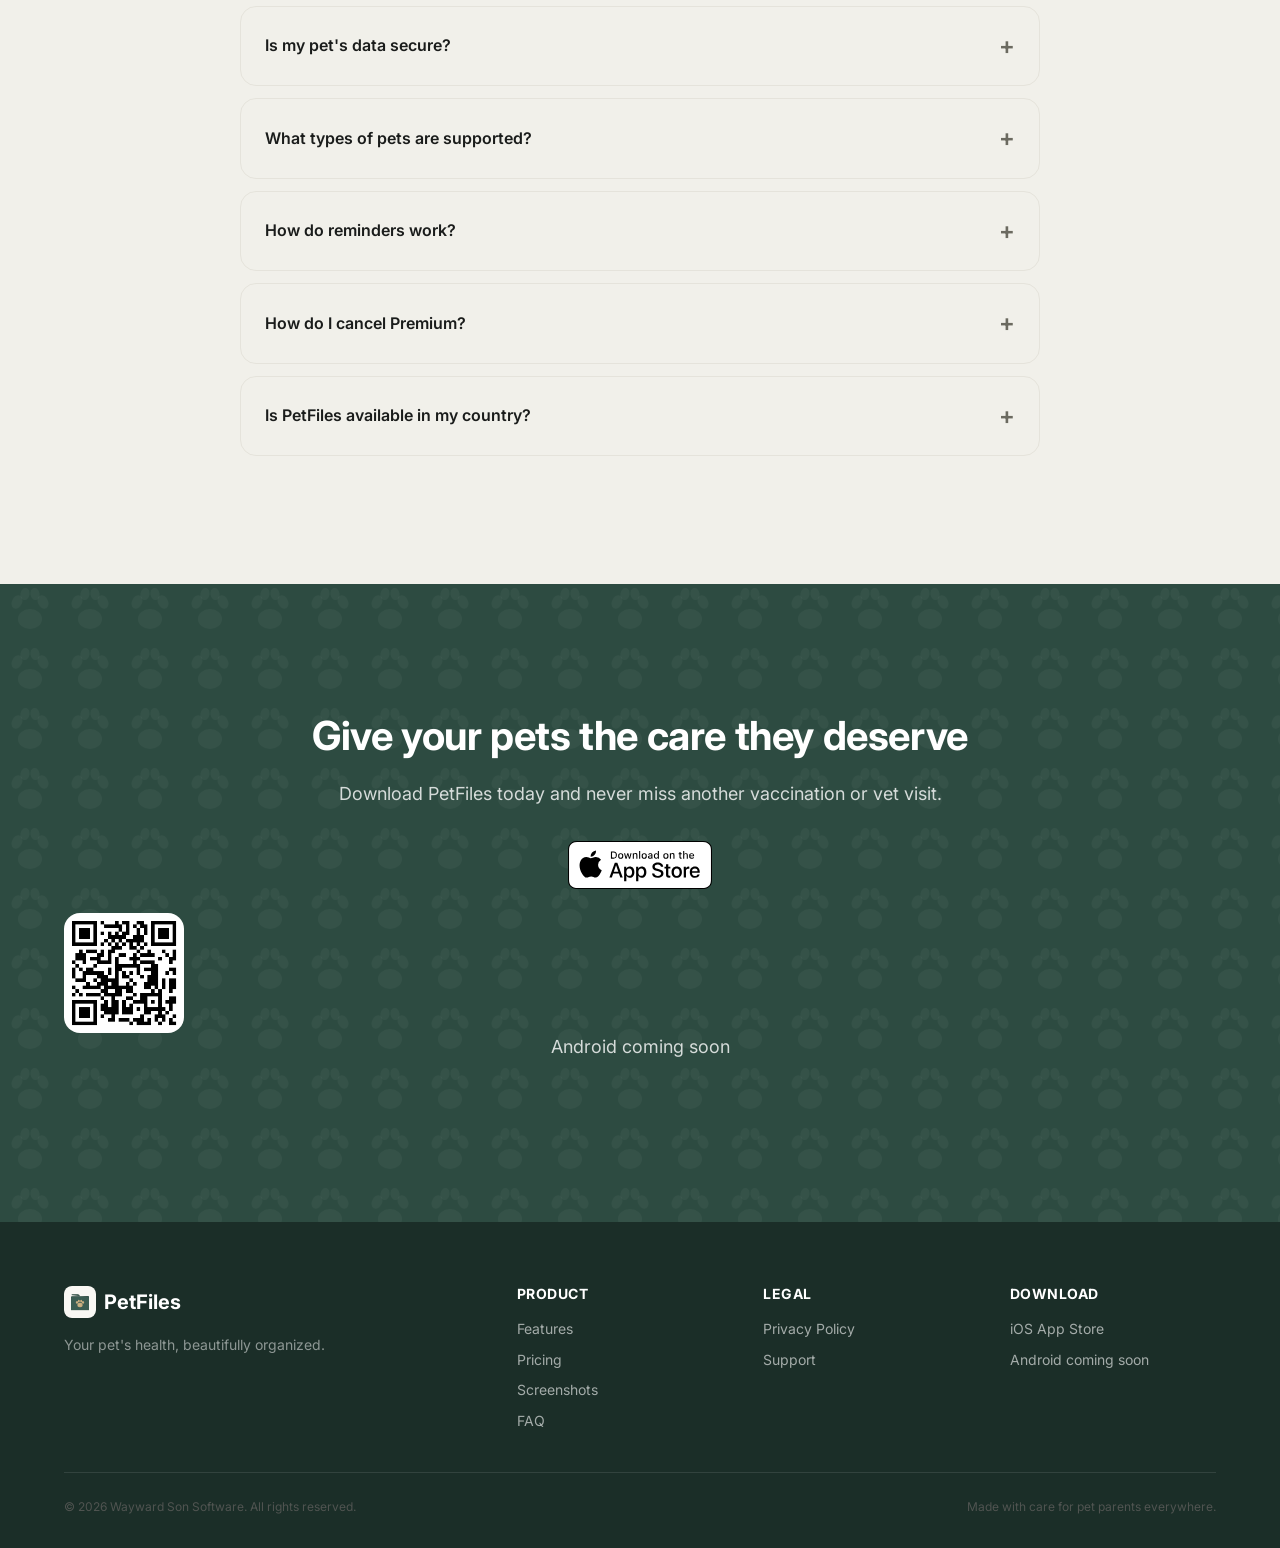
==== commit b3ed8d38: "feat: domain fix, Lighthouse audit, scroll-driven microinteractions - Replace all petfiles.app → pet" ====
--- a/index.html
+++ b/index.html
@@ -6,20 +6,20 @@
   <title>PetFiles — Pet Health Tracker &amp; Vaccination Reminders</title>
   <meta name="description" content="Track your pet's vaccinations, vet appointments, and health records in one beautiful app. Free for iOS.">
   <meta name="keywords" content="pet health tracker, vaccination reminder app, pet medical records, dog vaccination tracker, cat health app">
-  <link rel="canonical" href="https://petfiles.app/">
+  <link rel="canonical" href="https://petfiles.waywardsonsoftware.com/">
 
   <!-- Open Graph -->
   <meta property="og:type" content="website">
   <meta property="og:title" content="PetFiles — Pet Health Tracker & Vaccination Reminders">
   <meta property="og:description" content="Track your pet's vaccinations, vet appointments, and health records in one beautiful app. Free for iOS.">
-  <meta property="og:url" content="https://petfiles.app/">
-  <meta property="og:image" content="https://petfiles.app/assets/images/og-image.png">
+  <meta property="og:url" content="https://petfiles.waywardsonsoftware.com/">
+  <meta property="og:image" content="https://petfiles.waywardsonsoftware.com/assets/images/og-image.png">
 
   <!-- Twitter Card -->
   <meta name="twitter:card" content="summary_large_image">
   <meta name="twitter:title" content="PetFiles — Pet Health Tracker & Vaccination Reminders">
   <meta name="twitter:description" content="Track your pet's vaccinations, vet appointments, and health records in one beautiful app.">
-  <meta name="twitter:image" content="https://petfiles.app/assets/images/og-image.png">
+  <meta name="twitter:image" content="https://petfiles.waywardsonsoftware.com/assets/images/og-image.png">
 
   <!-- Favicon -->
   <link rel="icon" type="image/png" href="assets/icons/favicon.png">
@@ -28,6 +28,9 @@
   <link rel="preconnect" href="https://fonts.googleapis.com">
   <link rel="preconnect" href="https://fonts.gstatic.com" crossorigin>
   <link href="https://fonts.googleapis.com/css2?family=Inter:wght@400;500;600;700&display=swap" rel="stylesheet">
+
+  <!-- Preload hero image -->
+  <link rel="preload" as="image" href="assets/images/petfiles_light_1.webp" type="image/webp">
 
   <!-- Styles -->
   <link rel="stylesheet" href="css/variables.css">
@@ -130,12 +133,12 @@
     "@context": "https://schema.org",
     "@type": "Organization",
     "name": "PetFiles",
-    "url": "https://petfiles.app",
-    "logo": "https://petfiles.app/assets/icons/logo.svg",
+    "url": "https://petfiles.waywardsonsoftware.com",
+    "logo": "https://petfiles.waywardsonsoftware.com/assets/icons/logo.svg",
     "contactPoint": {
       "@type": "ContactPoint",
       "contactType": "customer support",
-      "url": "https://petfiles.app/support.html"
+      "url": "https://petfiles.waywardsonsoftware.com/support.html"
     }
   }
   </script>
@@ -179,18 +182,22 @@
   </nav>
 
 
+  <main>
   <!-- ======== Hero ======== -->
   <section class="hero" id="hero">
     <div class="container">
       <div class="hero__grid">
         <div class="hero__content">
+          <!-- Spacer: collapses on scroll as nav brand shrinks into place -->
+          <div class="hero__brand-spacer" aria-hidden="true"></div>
+
           <div class="hero__badge"><span class="badge badge--new">New on the App Store</span></div>
           <h1 class="hero__headline">Every vaccine. Every visit.<br>All in one place.</h1>
           <p class="hero__subheadline">PetFiles keeps your pet's health records organized, reminders on time, and your mind at ease.</p>
           <div class="hero__ctas">
             <a href="https://apps.apple.com/us/app/petfiles/id6757916297?itscg=30200&itsct=apps_box_link&mttnsubad=6757916297" class="store-badge" aria-label="Download on the App Store">
-              <img src="assets/icons/app-store-badge-black.svg" alt="Download on the App Store" height="40" class="store-badge__light">
-              <img src="assets/icons/app-store-badge-white.svg" alt="Download on the App Store" height="40" class="store-badge__dark">
+              <img src="assets/icons/app-store-badge-black.svg" alt="Download on the App Store" width="120" height="40" class="store-badge__light">
+              <img src="assets/icons/app-store-badge-white.svg" alt="Download on the App Store" width="120" height="40" class="store-badge__dark">
             </a>
           </div>
           <p class="hero__android-soon">Android coming soon</p>
@@ -201,8 +208,8 @@
           <div class="hero__device-glow"></div>
           <div class="device-frame float-animation hero__device">
             <div class="device-frame__dynamic-island"></div>
-            <div class="device-frame__screen screenshot-swap" data-light="assets/images/petfiles_light_1.jpeg" data-dark="assets/images/petfiles_dark_1.jpeg">
-              <img src="assets/images/petfiles_light_1.jpeg"
+            <div class="device-frame__screen screenshot-swap" data-light="assets/images/petfiles_light_1.webp" data-dark="assets/images/petfiles_dark_1.webp">
+              <img src="assets/images/petfiles_light_1.webp"
                    alt="PetFiles app showing pet health dashboard"
                    width="256" height="555">
             </div>
@@ -309,8 +316,8 @@
           <div class="carousel__slide" data-index="0">
             <div class="device-frame">
               <div class="device-frame__dynamic-island"></div>
-              <div class="device-frame__screen screenshot-swap" data-light="assets/images/petfiles_light_1.jpeg" data-dark="assets/images/petfiles_dark_1.jpeg">
-                <img src="assets/images/petfiles_light_1.jpeg" alt="PetFiles home screen" width="256" height="555" loading="lazy">
+              <div class="device-frame__screen screenshot-swap" data-light="assets/images/petfiles_light_1.webp" data-dark="assets/images/petfiles_dark_1.webp">
+                <img src="assets/images/petfiles_light_1.webp" alt="PetFiles home screen" width="256" height="555" loading="lazy">
               </div>
             </div>
           </div>
@@ -318,8 +325,8 @@
           <div class="carousel__slide" data-index="1">
             <div class="device-frame">
               <div class="device-frame__dynamic-island"></div>
-              <div class="device-frame__screen screenshot-swap" data-light="assets/images/petfiles_light_2.jpeg" data-dark="assets/images/petfiles_dark_2.jpeg">
-                <img src="assets/images/petfiles_light_2.jpeg" alt="Pet profile screen" width="256" height="555" loading="lazy">
+              <div class="device-frame__screen screenshot-swap" data-light="assets/images/petfiles_light_2.webp" data-dark="assets/images/petfiles_dark_2.webp">
+                <img src="assets/images/petfiles_light_2.webp" alt="Pet profile screen" width="256" height="555" loading="lazy">
               </div>
             </div>
           </div>
@@ -327,8 +334,8 @@
           <div class="carousel__slide" data-index="2">
             <div class="device-frame">
               <div class="device-frame__dynamic-island"></div>
-              <div class="device-frame__screen screenshot-swap" data-light="assets/images/petfiles_light_3.jpeg" data-dark="assets/images/petfiles_dark_3.jpeg">
-                <img src="assets/images/petfiles_light_3.jpeg" alt="Vaccination tracking screen" width="256" height="555" loading="lazy">
+              <div class="device-frame__screen screenshot-swap" data-light="assets/images/petfiles_light_3.webp" data-dark="assets/images/petfiles_dark_3.webp">
+                <img src="assets/images/petfiles_light_3.webp" alt="Vaccination tracking screen" width="256" height="555" loading="lazy">
               </div>
             </div>
           </div>
@@ -336,8 +343,8 @@
           <div class="carousel__slide" data-index="3">
             <div class="device-frame">
               <div class="device-frame__dynamic-island"></div>
-              <div class="device-frame__screen screenshot-swap" data-light="assets/images/petfiles_light_4.jpeg" data-dark="assets/images/petfiles_dark_4.jpeg">
-                <img src="assets/images/petfiles_light_4.jpeg" alt="Health journal screen" width="256" height="555" loading="lazy">
+              <div class="device-frame__screen screenshot-swap" data-light="assets/images/petfiles_light_4.webp" data-dark="assets/images/petfiles_dark_4.webp">
+                <img src="assets/images/petfiles_light_4.webp" alt="Health journal screen" width="256" height="555" loading="lazy">
               </div>
             </div>
           </div>
@@ -345,8 +352,8 @@
           <div class="carousel__slide" data-index="4">
             <div class="device-frame">
               <div class="device-frame__dynamic-island"></div>
-              <div class="device-frame__screen screenshot-swap" data-light="assets/images/petfiles_light_5.jpeg" data-dark="assets/images/petfiles_dark_5.jpeg">
-                <img src="assets/images/petfiles_light_5.jpeg" alt="Reminders screen" width="256" height="555" loading="lazy">
+              <div class="device-frame__screen screenshot-swap" data-light="assets/images/petfiles_light_5.webp" data-dark="assets/images/petfiles_dark_5.webp">
+                <img src="assets/images/petfiles_light_5.webp" alt="Reminders screen" width="256" height="555" loading="lazy">
               </div>
             </div>
           </div>
@@ -354,8 +361,8 @@
           <div class="carousel__slide" data-index="5">
             <div class="device-frame">
               <div class="device-frame__dynamic-island"></div>
-              <div class="device-frame__screen screenshot-swap" data-light="assets/images/petfiles_light_6.jpeg" data-dark="assets/images/petfiles_dark_6.jpeg">
-                <img src="assets/images/petfiles_light_6.jpeg" alt="Settings screen" width="256" height="555" loading="lazy">
+              <div class="device-frame__screen screenshot-swap" data-light="assets/images/petfiles_light_6.webp" data-dark="assets/images/petfiles_dark_6.webp">
+                <img src="assets/images/petfiles_light_6.webp" alt="Settings screen" width="256" height="555" loading="lazy">
               </div>
             </div>
           </div>
@@ -495,7 +502,7 @@
       <p>Download PetFiles today and never miss another vaccination or vet visit.</p>
       <div class="download-cta__buttons">
         <a href="https://apps.apple.com/us/app/petfiles/id6757916297?itscg=30200&itsct=apps_box_link&mttnsubad=6757916297" class="store-badge" aria-label="Download on the App Store">
-          <img src="assets/icons/app-store-badge-white.svg" alt="Download on the App Store" height="40">
+          <img src="assets/icons/app-store-badge-white.svg" alt="Download on the App Store" width="120" height="40">
         </a>
       </div>
       <div class="download-cta__qr">
@@ -505,6 +512,8 @@
     </div>
   </section>
 
+
+  </main>
 
   <!-- ======== Footer ======== -->
   <footer class="footer" role="contentinfo">
@@ -519,7 +528,7 @@
         </div>
 
         <div>
-          <h4>Product</h4>
+          <h3>Product</h3>
           <div class="footer__links">
             <a href="#features" class="footer__link">Features</a>
             <a href="#pricing" class="footer__link">Pricing</a>
@@ -529,7 +538,7 @@
         </div>
 
         <div>
-          <h4>Legal</h4>
+          <h3>Legal</h3>
           <div class="footer__links">
             <a href="privacy.html" class="footer__link">Privacy Policy</a>
             <a href="support.html" class="footer__link">Support</a>
@@ -537,7 +546,7 @@
         </div>
 
         <div>
-          <h4>Download</h4>
+          <h3>Download</h3>
           <div class="footer__links">
             <a href="https://apps.apple.com/us/app/petfiles/id6757916297?itscg=30200&itsct=apps_box_link&mttnsubad=6757916297" class="footer__link">iOS App Store</a>
             <span class="footer__link footer__link--muted">Android coming soon</span>
@@ -555,5 +564,6 @@
   <!-- Scripts -->
   <script src="js/main.js"></script>
   <script src="js/components.js"></script>
+  <script src="js/microinteractions.js"></script>
 </body>
 </html>
--- a/css/variables.css
+++ b/css/variables.css
@@ -20,7 +20,7 @@
   /* Text */
   --color-text-primary: #1A1C1B;
   --color-text-secondary: #505451;
-  --color-text-muted: #8B8A80;
+  --color-text-muted: #6B6A60;
 
   /* Status */
   --color-success: #4E7044;
@@ -107,7 +107,7 @@
 
   --color-text-primary: #E1E3E0;
   --color-text-secondary: #9FA3A0;
-  --color-text-muted: #6B6F6C;
+  --color-text-muted: #868A87;
 
   --color-success: #6BAF5E;
   --color-warning: #E8A45E;
@@ -135,7 +135,7 @@
 
     --color-text-primary: #E1E3E0;
     --color-text-secondary: #9FA3A0;
-    --color-text-muted: #6B6F6C;
+    --color-text-muted: #868A87;
 
     --color-success: #6BAF5E;
     --color-warning: #E8A45E;
--- a/css/base.css
+++ b/css/base.css
@@ -44,6 +44,14 @@
 
 a:hover {
   color: var(--color-primary-light);
+}
+
+/* Links in body text need underline for accessibility (not just color) */
+main p a,
+main li a,
+.accordion__content a {
+  text-decoration: underline;
+  text-underline-offset: 2px;
 }
 
 ul, ol {
--- a/css/components.css
+++ b/css/components.css
@@ -492,6 +492,17 @@
   padding: var(--space-xs) var(--space-lg);
 }
 
+[data-theme="dark"] .badge--new,
+.dark .badge--new {
+  background-color: #3A5D4E;
+}
+
+@media (prefers-color-scheme: dark) {
+  :root:not([data-theme="light"]) .badge--new {
+    background-color: #3A5D4E;
+  }
+}
+
 .hero__badge {
   margin-bottom: var(--space-lg);
 }
@@ -505,7 +516,7 @@
 
 /* ---- Muted footer link ---- */
 .footer__link--muted {
-  opacity: 0.4;
+  color: rgba(255, 255, 255, 0.5);
   cursor: default;
 }
 
--- a/css/sections.css
+++ b/css/sections.css
@@ -11,6 +11,14 @@
   position: relative;
   overflow: hidden;
 }
+
+/* Spacer that collapses as nav brand shrinks into place */
+.hero__brand-spacer {
+  overflow: hidden;
+  will-change: max-height;
+}
+
+/* Nav brand: JS animates width/height/fontSize directly for crisp SVG */
 
 .hero__grid {
   display: grid;
@@ -259,11 +267,13 @@
 
 .carousel__slide .device-frame {
   width: 220px;
-  transition: transform var(--transition-base);
-}
-
-.carousel__slide.active .device-frame {
-  transform: scale(1.1);
+  transition: transform 0.4s cubic-bezier(0.25, 0.1, 0.25, 1),
+              opacity 0.4s ease;
+}
+
+/* Faster transition during hover for responsive dock feel */
+.carousel__track:hover .carousel__slide .device-frame {
+  transition-duration: 0.12s;
 }
 
 .carousel__controls {
@@ -296,7 +306,7 @@
 
 .carousel__dots {
   display: flex;
-  gap: var(--space-sm);
+  gap: 0;
 }
 
 .carousel__dot {
@@ -307,7 +317,8 @@
   border: none;
   cursor: pointer;
   transition: all var(--transition-fast);
-  padding: 0;
+  padding: 10px;
+  background-clip: content-box;
 }
 
 .carousel__dot.active {
@@ -448,7 +459,7 @@
   max-width: 30ch;
 }
 
-.footer h4 {
+.footer h3 {
   color: #fff;
   font-size: var(--font-size-sm);
   text-transform: uppercase;
--- a/css/animations.css
+++ b/css/animations.css
@@ -181,4 +181,20 @@
   .price-animate {
     animation: none;
   }
-}
+
+  /* No scroll-driven scaling */
+  .nav__brand {
+    transform: none !important;
+  }
+
+  .hero__brand-spacer {
+    display: none;
+  }
+
+  /* Carousel: no scale animation, uniform appearance */
+  .carousel__slide .device-frame {
+    transition: none;
+    opacity: 1 !important;
+    transform: none !important;
+  }
+}
